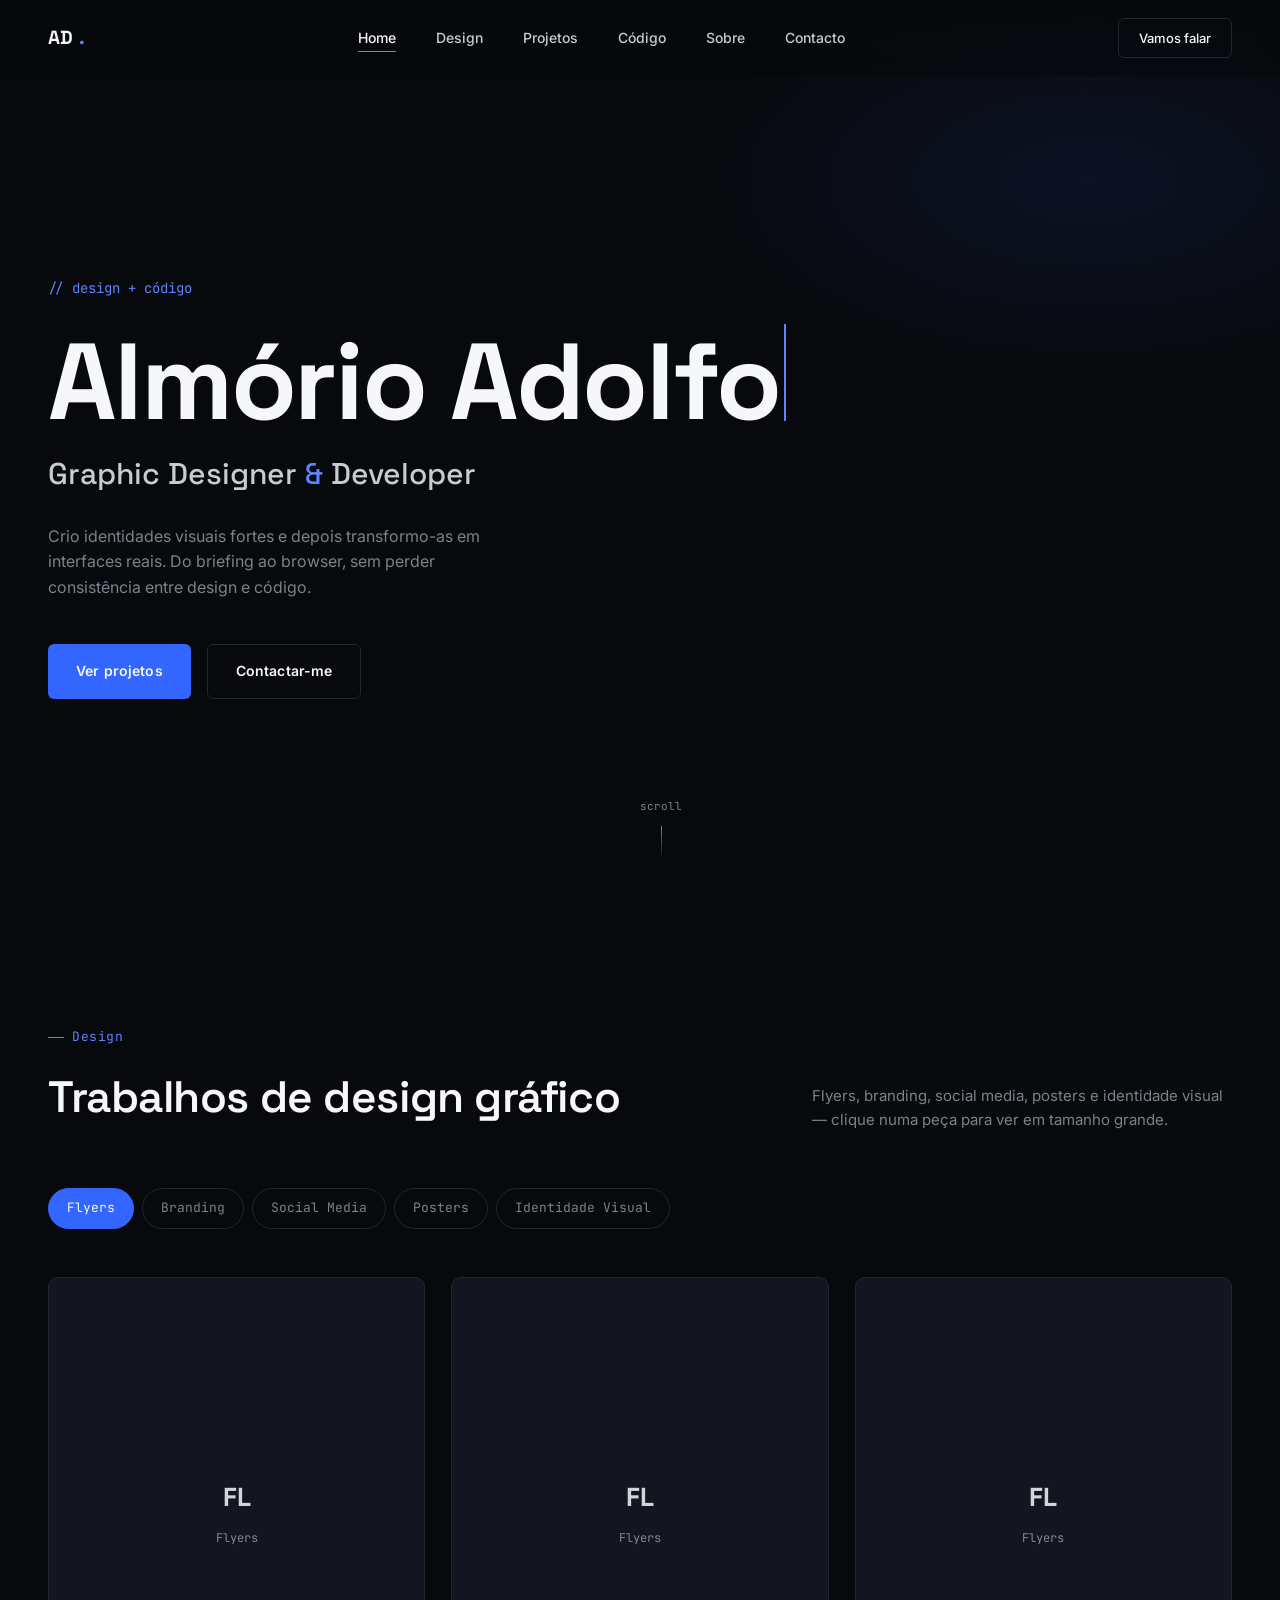
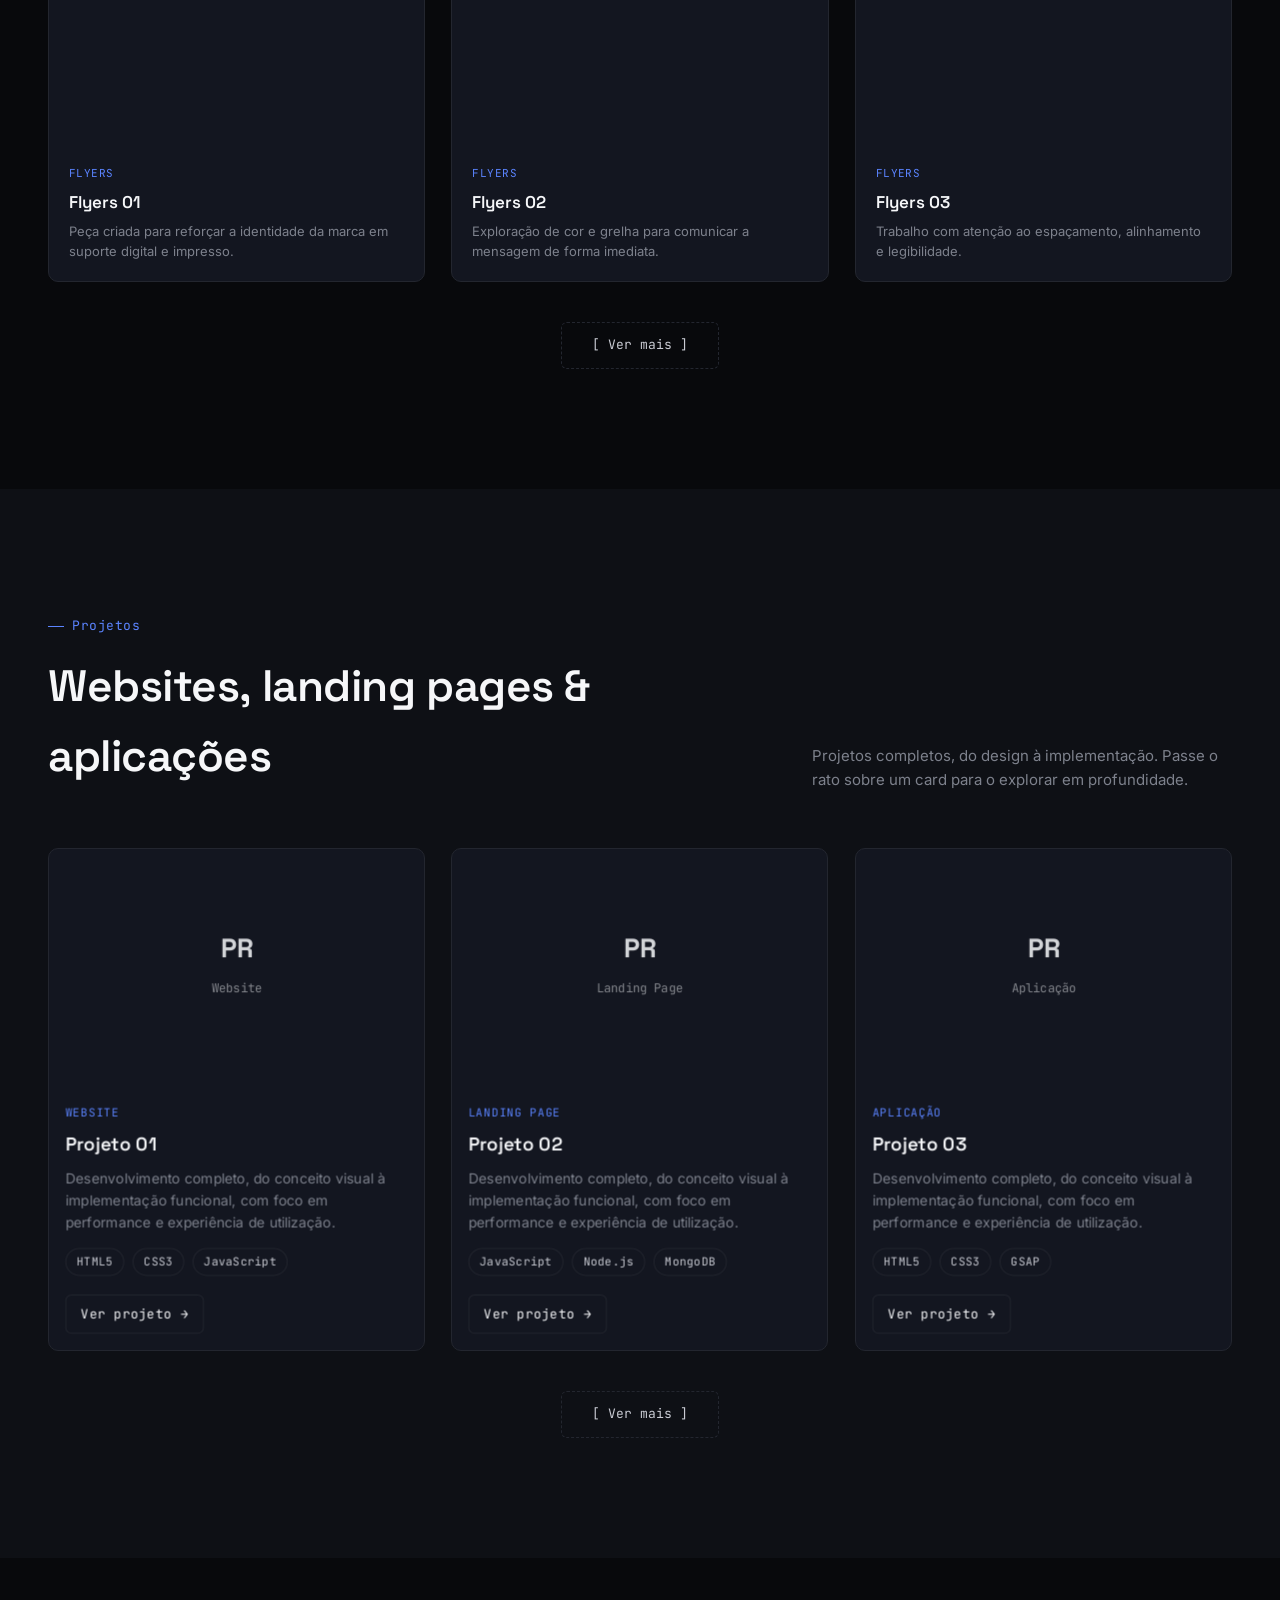
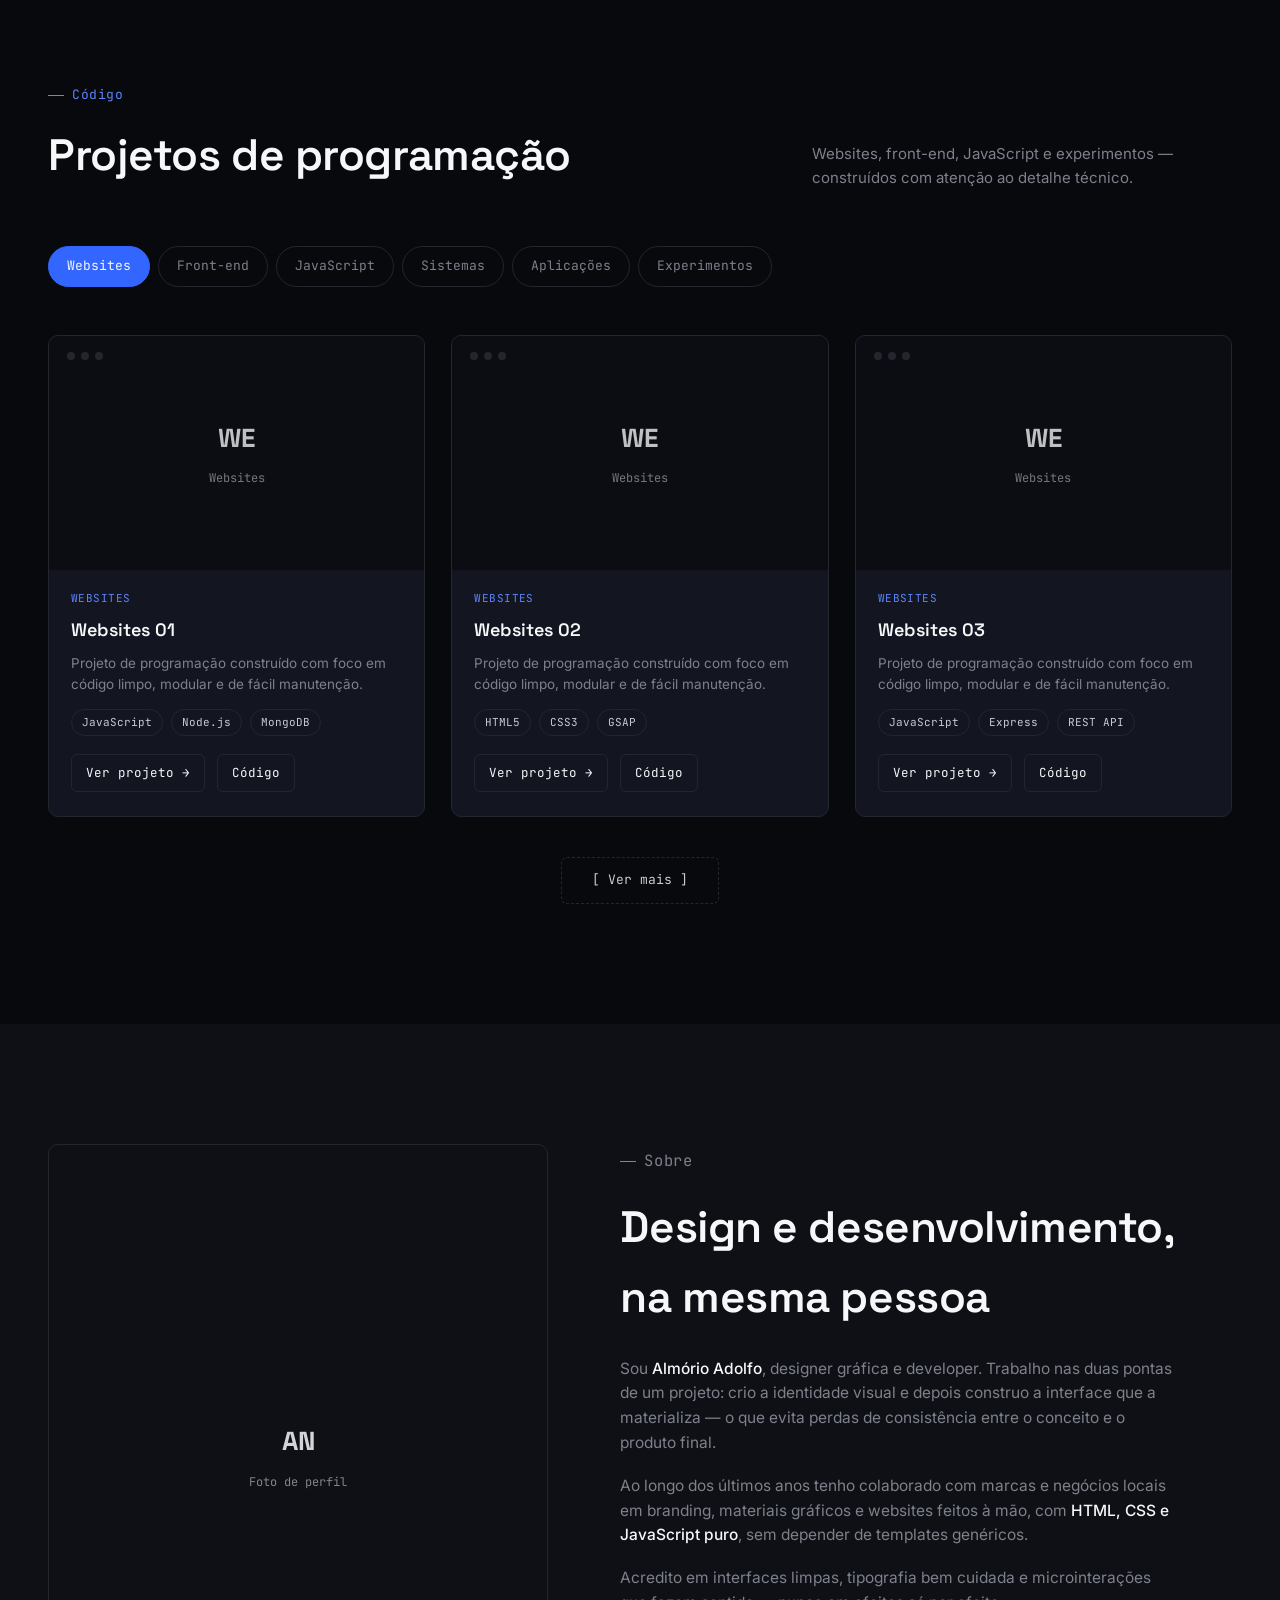
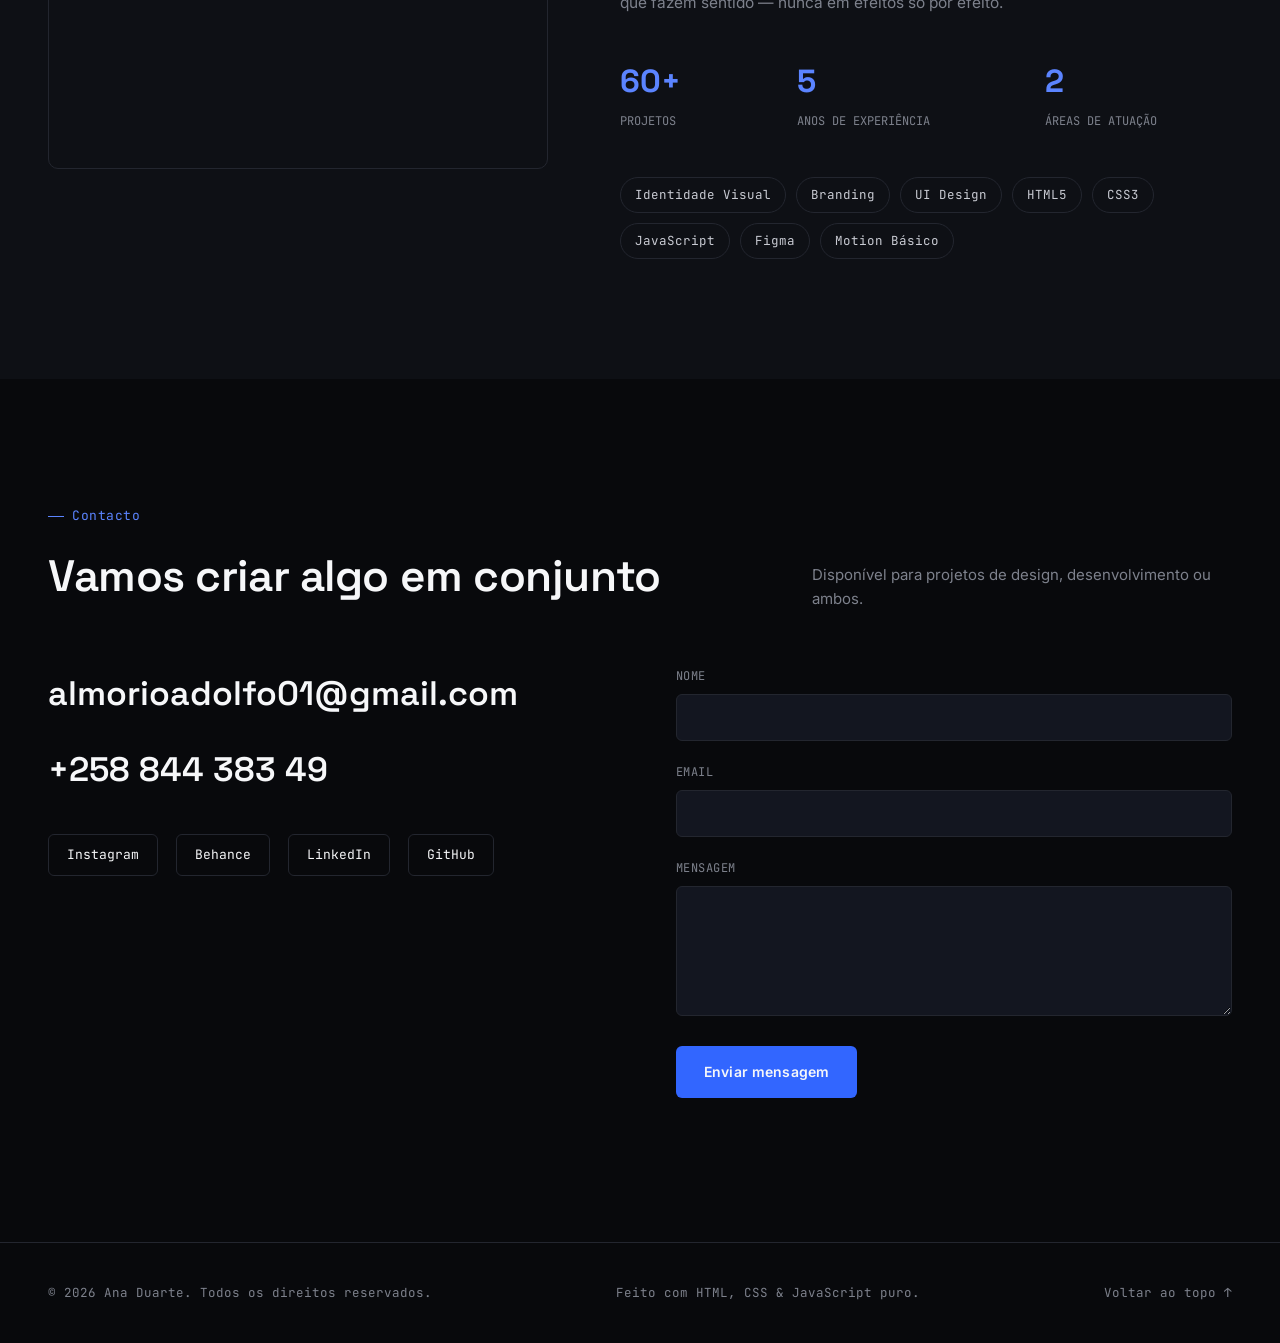
==== index.html @ b64713cf "Ola" ====
<!DOCTYPE html>
<html lang="pt">
<head>
<meta charset="UTF-8">
<meta name="viewport" content="width=device-width, initial-scale=1.0">
<title>Almorio Adolfo — Graphic Designer &amp; Developer</title>
<meta name="description" content="Portfólio de Ana Duarte, Graphic Designer e Developer. Design gráfico, branding e projetos de programação.">

<link rel="stylesheet" href="css/style.css">
<link rel="stylesheet" href="css/animations.css">
<link rel="stylesheet" href="css/responsive.css">
</head>
<body>

<!-- ============ HEADER / NAV ============ -->
<header class="site-header">
  <nav class="nav container">
    <a href="#home" class="logo">AD<span class="dot">.</span></a>

    <ul class="nav-links">
      <li><a href="#home" class="is-active">Home</a></li>
      <li><a href="#design">Design</a></li>
      <li><a href="#projetos">Projetos</a></li>
      <li><a href="#codigo">Código</a></li>
      <li><a href="#sobre">Sobre</a></li>
      <li><a href="#contacto">Contacto</a></li>
    </ul>

    <a href="#contacto" class="nav-cta">Vamos falar</a>

    <button class="hamburger" aria-label="Abrir menu" aria-expanded="false">
      <span></span><span></span><span></span>
    </button>
  </nav>
</header>

<main>

  <!-- ============ HOME / HERO ============ -->
  <section id="home" class="hero">
    <div class="container hero-inner">
      <p class="hero-eyebrow">// design + código</p>
      <h1 class="hero-name">Almório Adolfo<span class="hero-cursor"></span></h1>
      <p class="hero-role">Graphic Designer <span class="accent">&amp;</span> Developer</p>
      <p class="hero-desc">Crio identidades visuais fortes e depois transformo-as em interfaces reais. Do briefing ao browser, sem perder consistência entre design e código.</p>
      <div class="hero-actions">
        <a href="#projetos" class="btn btn-primary">Ver projetos</a>
        <a href="#contacto" class="btn btn-ghost">Contactar-me</a>
      </div>
    </div>
    <div class="hero-scroll">
      <span>scroll</span>
      <span class="line"></span>
    </div>
  </section>

  <!-- ============ DESIGN ============ -->
  <section id="design" class="section">
    <div class="container">
      <div class="section-head">
        <div>
          <p class="eyebrow">Design</p>
          <h2 class="section-title">Trabalhos de design gráfico</h2>
        </div>
        <p class="section-desc">Flyers, branding, social media, posters e identidade visual — clique numa peça para ver em tamanho grande.</p>
      </div>

      <div class="tabs" id="design-tabs"></div>
      <div id="design-grid"></div>
    </div>
  </section>

  <!-- ============ PROJETOS ============ -->
  <section id="projetos" class="section section-alt">
    <div class="container">
      <div class="section-head">
        <div>
          <p class="eyebrow">Projetos</p>
          <h2 class="section-title">Websites, landing pages &amp; aplicações</h2>
        </div>
        <p class="section-desc">Projetos completos, do design à implementação. Passe o rato sobre um card para o explorar em profundidade.</p>
      </div>

      <div id="projects-grid"></div>
    </div>
  </section>

  <!-- ============ CÓDIGO ============ -->
  <section id="codigo" class="section">
    <div class="container">
      <div class="section-head">
        <div>
          <p class="eyebrow">Código</p>
          <h2 class="section-title">Projetos de programação</h2>
        </div>
        <p class="section-desc">Websites, front-end, JavaScript e experimentos — construídos com atenção ao detalhe técnico.</p>
      </div>

      <div class="tabs" id="code-tabs"></div>
      <div id="code-grid"></div>
    </div>
  </section>

  <!-- ============ SOBRE ============ -->
  <section id="sobre" class="section section-alt">
    <div class="container about-grid">
      <div class="about-portrait reveal" id="about-portrait"></div>

      <div class="about-text">
        <p class="eyebrow">Sobre</p>
        <h2 class="section-title" style="margin-bottom:24px;">Design e desenvolvimento, na mesma pessoa</h2>
        <p>Sou <strong>Almório Adolfo</strong>, designer gráfica e developer. Trabalho nas duas pontas de um projeto: crio a identidade visual e depois construo a interface que a materializa — o que evita perdas de consistência entre o conceito e o produto final.</p>
        <p>Ao longo dos últimos anos tenho colaborado com marcas e negócios locais em branding, materiais gráficos e websites feitos à mão, com <strong>HTML, CSS e JavaScript puro</strong>, sem depender de templates genéricos.</p>
        <p>Acredito em interfaces limpas, tipografia bem cuidada e microinterações que fazem sentido — nunca em efeitos só por efeito.</p>

        <div class="stat-row">
          <div class="stat"><b>60+</b><span>PROJETOS</span></div>
          <div class="stat"><b>5</b><span>ANOS DE EXPERIÊNCIA</span></div>
          <div class="stat"><b>2</b><span>ÁREAS DE ATUAÇÃO</span></div>
        </div>

        <ul class="skills-list">
          <li>Identidade Visual</li>
          <li>Branding</li>
          <li>UI Design</li>
          <li>HTML5</li>
          <li>CSS3</li>
          <li>JavaScript</li>
          <li>Figma</li>
          <li>Motion Básico</li>
        </ul>
      </div>
    </div>
  </section>

  <!-- ============ CONTACTO ============ -->
  <section id="contacto" class="section">
    <div class="container">
      <div class="section-head">
        <div>
          <p class="eyebrow">Contacto</p>
          <h2 class="section-title">Vamos criar algo em conjunto</h2>
        </div>
        <p class="section-desc">Disponível para projetos de design, desenvolvimento ou ambos.</p>
      </div>

      <div class="contact-grid">
        <div class="contact-info">
          <a href="mailto:almorioadolfo01@gmail.com" class="big-link">almorioadolfo01@gmail.com</a>
          <a href="tel:+258 844 383 49" class="big-link">+258 844 383 49</a>

          <div class="social-row">
            <a href="#" target="_blank" rel="noopener">Instagram</a>
            <a href="#" target="_blank" rel="noopener">Behance</a>
            <a href="#" target="_blank" rel="noopener">LinkedIn</a>
            <a href="#" target="_blank" rel="noopener">GitHub</a>
          </div>
        </div>

        <form id="contact-form" novalidate>
          <div class="form-field">
            <label for="name">Nome</label>
            <input type="text" id="name" name="name" required>
          </div>
          <div class="form-field">
            <label for="email">Email</label>
            <input type="email" id="email" name="email" required>
          </div>
          <div class="form-field">
            <label for="message">Mensagem</label>
            <textarea id="message" name="message" required></textarea>
          </div>
          <button type="submit" class="btn btn-primary">Enviar mensagem</button>
          <p class="form-status" id="form-status"></p>
        </form>
      </div>
    </div>
  </section>

</main>

<!-- ============ FOOTER ============ -->
<footer class="site-footer">
  <div class="container footer-row">
    <span>© <span id="year"></span> Ana Duarte. Todos os direitos reservados.</span>
    <span>Feito com HTML, CSS &amp; JavaScript puro.</span>
    <a href="#home">Voltar ao topo ↑</a>
  </div>
</footer>

<script src="js/projects.js"></script>
<script src="js/animations.js"></script>
<script src="js/gallery.js"></script>
<script src="js/main.js"></script>
</body>
</html>
---- css/style.css ----
/* ==========================================================================
   PORTFOLIO — STYLE.CSS
   Base tokens, resets, layout and component styles.
   Palette: black / white / blue (accent), gray (secondary only).
   ========================================================================== */

@import url('https://fonts.googleapis.com/css2?family=Space+Grotesk:wght@400;500;600;700&family=Inter:wght@400;500;600&family=JetBrains+Mono:wght@400;500&display=swap');

:root {
  /* --- Color tokens --- */
  --c-black: #08090c;
  --c-black-soft: #0e1015;
  --c-surface: #131620;
  --c-surface-alt: #171a24;
  --c-white: #f6f7f9;
  --c-white-dim: #c9cbd3;
  --c-gray: #7d818c;
  --c-gray-line: #23262f;
  --c-blue: #3266ff;
  --c-blue-bright: #5b84ff;
  --c-blue-dim: #16234f;

  /* --- Type tokens --- */
  --f-display: 'Space Grotesk', sans-serif;
  --f-body: 'Inter', sans-serif;
  --f-mono: 'JetBrains Mono', monospace;

  /* --- Spacing / layout --- */
  --max-w: 1240px;
  --gutter: 32px;
  --radius: 10px;
  --radius-sm: 6px;

  /* --- Motion --- */
  --ease: cubic-bezier(.22, .61, .36, 1);
  --dur-fast: .18s;
  --dur-med: .4s;
  --dur-slow: .7s;
}

/* --- Reset --- */
* { margin: 0; padding: 0; box-sizing: border-box; }

html { scroll-behavior: smooth; }

body {
  background: var(--c-black);
  color: var(--c-white);
  font-family: var(--f-body);
  font-size: 16px;
  line-height: 1.6;
  -webkit-font-smoothing: antialiased;
  overflow-x: hidden;
}

img { display: block; max-width: 100%; }
a { color: inherit; text-decoration: none; }
button { font: inherit; color: inherit; background: none; border: none; cursor: pointer; }
ul { list-style: none; }

::selection { background: var(--c-blue); color: var(--c-white); }

:focus-visible {
  outline: 2px solid var(--c-blue-bright);
  outline-offset: 3px;
}

.container {
  max-width: var(--max-w);
  margin: 0 auto;
  padding: 0 var(--gutter);
}

.section {
  padding: 120px 0;
  position: relative;
}

.section-alt { background: var(--c-black-soft); }

/* --- Section heading --- */
.section-head {
  display: flex;
  align-items: flex-end;
  justify-content: space-between;
  gap: 24px;
  margin-bottom: 56px;
  flex-wrap: wrap;
}

.eyebrow {
  display: inline-flex;
  align-items: center;
  gap: 8px;
  font-family: var(--f-mono);
  font-size: 13px;
  letter-spacing: .04em;
  color: var(--c-blue-bright);
  margin-bottom: 14px;
}

.eyebrow::before {
  content: '';
  width: 16px;
  height: 1px;
  background: var(--c-blue-bright);
}

.section-title {
  font-family: var(--f-display);
  font-weight: 600;
  font-size: clamp(28px, 3.6vw, 44px);
  letter-spacing: -.01em;
  max-width: 640px;
}

.section-desc {
  font-size: 15px;
  color: var(--c-gray);
  max-width: 420px;
}

/* ==========================================================================
   HEADER / NAV
   ========================================================================== */

.site-header {
  position: fixed;
  top: 0; left: 0; right: 0;
  z-index: 500;
  background: rgba(8, 9, 12, .72);
  backdrop-filter: blur(14px) saturate(140%);
  -webkit-backdrop-filter: blur(14px) saturate(140%);
  border-bottom: 1px solid transparent;
  transition: border-color var(--dur-med) var(--ease), background var(--dur-med) var(--ease);
}

.site-header.is-scrolled {
  border-bottom-color: var(--c-gray-line);
}

.nav {
  display: flex;
  align-items: center;
  justify-content: space-between;
  height: 76px;
}

.logo {
  font-family: var(--f-display);
  font-weight: 700;
  font-size: 19px;
  letter-spacing: -.01em;
  display: flex;
  align-items: center;
  gap: 6px;
}

.logo .dot { color: var(--c-blue-bright); }

.nav-links {
  display: flex;
  align-items: center;
  gap: 40px;
}

.nav-links a {
  position: relative;
  font-size: 14px;
  font-weight: 500;
  color: var(--c-white-dim);
  padding: 4px 0;
  transition: color var(--dur-fast) var(--ease);
}

.nav-links a::after {
  content: '';
  position: absolute;
  left: 0; bottom: -2px;
  width: 0; height: 1px;
  background: var(--c-blue-bright);
  transition: width var(--dur-med) var(--ease);
}

.nav-links a:hover,
.nav-links a.is-active { color: var(--c-white); }
.nav-links a:hover::after,
.nav-links a.is-active::after { width: 100%; }

.nav-cta {
  border: 1px solid var(--c-gray-line);
  padding: 9px 20px;
  border-radius: var(--radius-sm);
  font-size: 13px;
  font-weight: 500;
  transition: border-color var(--dur-fast) var(--ease), background var(--dur-fast) var(--ease);
}

.nav-cta:hover {
  border-color: var(--c-blue-bright);
  background: var(--c-blue-dim);
}

.hamburger {
  display: none;
  flex-direction: column;
  gap: 5px;
  width: 26px;
  z-index: 600;
}

.hamburger span {
  height: 2px;
  width: 100%;
  background: var(--c-white);
  transition: transform var(--dur-med) var(--ease), opacity var(--dur-fast) var(--ease);
}

.hamburger.is-open span:nth-child(1) { transform: translateY(7px) rotate(45deg); }
.hamburger.is-open span:nth-child(2) { opacity: 0; }
.hamburger.is-open span:nth-child(3) { transform: translateY(-7px) rotate(-45deg); }

/* ==========================================================================
   HERO
   ========================================================================== */

.hero {
  min-height: 100vh;
  display: flex;
  align-items: center;
  position: relative;
  padding-top: 76px;
  background:
    radial-gradient(600px 300px at 85% 20%, rgba(50, 102, 255, .10), transparent 70%);
}

.hero-inner { width: 100%; }

.hero-eyebrow {
  font-family: var(--f-mono);
  font-size: 14px;
  color: var(--c-blue-bright);
  margin-bottom: 24px;
  opacity: 0;
}

.hero-name {
  font-family: var(--f-display);
  font-weight: 700;
  font-size: clamp(48px, 9vw, 108px);
  line-height: .98;
  letter-spacing: -.02em;
  opacity: 0;
}

.hero-role {
  font-family: var(--f-display);
  font-weight: 500;
  font-size: clamp(20px, 2.6vw, 30px);
  color: var(--c-white-dim);
  margin-top: 14px;
  opacity: 0;
}

.hero-role .accent { color: var(--c-blue-bright); }

.hero-desc {
  max-width: 480px;
  color: var(--c-gray);
  margin-top: 26px;
  font-size: 16px;
  opacity: 0;
}

.hero-actions {
  display: flex;
  gap: 16px;
  margin-top: 44px;
  flex-wrap: wrap;
  opacity: 0;
}

.btn {
  display: inline-flex;
  align-items: center;
  gap: 10px;
  padding: 15px 28px;
  border-radius: var(--radius-sm);
  font-size: 14px;
  font-weight: 600;
  letter-spacing: .01em;
  transition: transform var(--dur-fast) var(--ease), background var(--dur-fast) var(--ease), border-color var(--dur-fast) var(--ease), color var(--dur-fast) var(--ease);
}

.btn-primary {
  background: var(--c-blue);
  color: var(--c-white);
}
.btn-primary:hover { background: var(--c-blue-bright); transform: translateY(-2px); }

.btn-ghost {
  border: 1px solid var(--c-gray-line);
  color: var(--c-white);
}
.btn-ghost:hover {
  border-color: var(--c-blue-bright);
  color: var(--c-blue-bright);
  transform: translateY(-2px);
}

.hero-cursor {
  display: inline-block;
  width: 2px;
  height: .9em;
  background: var(--c-blue-bright);
  margin-left: 4px;
  vertical-align: -2px;
  animation: blink 1s steps(1) infinite;
}

.hero-scroll {
  position: absolute;
  bottom: 40px;
  left: 50%;
  transform: translateX(-50%);
  font-family: var(--f-mono);
  font-size: 11px;
  color: var(--c-gray);
  display: flex;
  flex-direction: column;
  align-items: center;
  gap: 10px;
  opacity: 0;
}

.hero-scroll .line {
  width: 1px;
  height: 34px;
  background: linear-gradient(var(--c-gray), transparent);
}

/* ==========================================================================
   TABS (Design categories / Code categories)
   ========================================================================== */

.tabs {
  display: flex;
  gap: 8px;
  flex-wrap: wrap;
  margin-bottom: 48px;
}

.tab {
  font-family: var(--f-mono);
  font-size: 13px;
  padding: 9px 18px;
  border-radius: 999px;
  border: 1px solid var(--c-gray-line);
  color: var(--c-gray);
  transition: all var(--dur-fast) var(--ease);
}

.tab:hover { color: var(--c-white); border-color: var(--c-white-dim); }

.tab.is-active {
  background: var(--c-blue);
  border-color: var(--c-blue);
  color: var(--c-white);
}

/* ==========================================================================
   CARD GRID + "VER MAIS" BLOCKS
   ========================================================================== */

.block { margin-bottom: 12px; }

.card-grid {
  display: grid;
  grid-template-columns: repeat(3, 1fr);
  gap: 26px;
}

.load-more-wrap {
  display: flex;
  justify-content: center;
  margin: 40px 0 64px;
}

.load-more-wrap:last-of-type { margin-bottom: 0; }

.btn-more {
  font-family: var(--f-mono);
  font-size: 13px;
  color: var(--c-white-dim);
  border: 1px dashed var(--c-gray-line);
  padding: 12px 30px;
  border-radius: var(--radius-sm);
  transition: all var(--dur-fast) var(--ease);
}

.btn-more:hover {
  border-color: var(--c-blue-bright);
  border-style: solid;
  color: var(--c-blue-bright);
}

.btn-more:disabled {
  opacity: .35;
  cursor: default;
}

/* --- Flyer / design card --- */

.flyer-card {
  position: relative;
  border-radius: var(--radius);
  overflow: hidden;
  border: 1px solid var(--c-gray-line);
  background: var(--c-surface);
  cursor: pointer;
  transition: transform var(--dur-med) var(--ease), box-shadow var(--dur-med) var(--ease), border-color var(--dur-med) var(--ease);
}

.flyer-card:hover {
  transform: translateY(-6px);
  border-color: var(--c-blue);
  box-shadow: 0 24px 48px -20px rgba(50, 102, 255, .35);
}

.flyer-media {
  aspect-ratio: 4 / 5;
  overflow: hidden;
  position: relative;
}

.flyer-media img,
.placeholder-img {
  width: 100%;
  height: 100%;
  object-fit: cover;
  transition: transform var(--dur-slow) var(--ease);
}

.flyer-card:hover .flyer-media img,
.flyer-card:hover .placeholder-img { transform: scale(1.07); }

.placeholder-img {
  display: flex;
  align-items: center;
  justify-content: center;
  flex-direction: column;
  gap: 10px;
  color: rgba(246, 247, 249, .5);
  font-family: var(--f-mono);
  font-size: 12px;
  text-align: center;
  padding: 20px;
}

.placeholder-img span.mark {
  font-family: var(--f-display);
  font-size: 26px;
  font-weight: 700;
  color: rgba(246, 247, 249, .85);
}

.flyer-media::after {
  content: '';
  position: absolute; inset: 0;
  background: linear-gradient(180deg, transparent 55%, rgba(0,0,0,.55) 100%);
  opacity: 0;
  transition: opacity var(--dur-med) var(--ease);
}

.flyer-card:hover .flyer-media::after { opacity: 1; }

.flyer-info {
  padding: 18px 20px 20px;
}

.flyer-cat {
  font-family: var(--f-mono);
  font-size: 11px;
  color: var(--c-blue-bright);
  letter-spacing: .04em;
  text-transform: uppercase;
}

.flyer-title {
  font-family: var(--f-display);
  font-weight: 600;
  font-size: 17px;
  margin-top: 6px;
}

.flyer-summary {
  font-size: 13px;
  color: var(--c-gray);
  margin-top: 6px;
  line-height: 1.5;
}

/* --- Project card (3D tilt) --- */

.project-card {
  position: relative;
  border-radius: var(--radius);
  border: 1px solid var(--c-gray-line);
  background: var(--c-surface);
  overflow: hidden;
  transform-style: preserve-3d;
  perspective: 900px;
  transition: box-shadow var(--dur-med) var(--ease), border-color var(--dur-med) var(--ease);
  will-change: transform;
}

.project-card:hover {
  border-color: var(--c-blue);
  box-shadow: 0 30px 60px -24px rgba(50, 102, 255, .4);
}

.project-media {
  aspect-ratio: 16 / 10;
  overflow: hidden;
  position: relative;
  transform: translateZ(20px);
}

.project-media img,
.project-media .placeholder-img { transition: transform var(--dur-med) var(--ease); }

.project-card:hover .project-media img,
.project-card:hover .project-media .placeholder-img { transform: scale(1.05); }

.project-body { padding: 20px 22px 24px; transform: translateZ(30px); }

.project-cat {
  font-family: var(--f-mono);
  font-size: 11px;
  color: var(--c-blue-bright);
  text-transform: uppercase;
  letter-spacing: .04em;
}

.project-title {
  font-family: var(--f-display);
  font-weight: 600;
  font-size: 18px;
  margin-top: 8px;
}

.project-desc {
  font-size: 13.5px;
  color: var(--c-gray);
  margin-top: 8px;
  line-height: 1.55;
}

.project-tech {
  display: flex;
  flex-wrap: wrap;
  gap: 8px;
  margin-top: 14px;
}

.tech-tag {
  font-family: var(--f-mono);
  font-size: 11px;
  color: var(--c-white-dim);
  border: 1px solid var(--c-gray-line);
  padding: 4px 10px;
  border-radius: 999px;
}

.project-actions {
  display: flex;
  gap: 12px;
  margin-top: 18px;
}

.project-actions a {
  font-family: var(--f-mono);
  font-size: 12.5px;
  color: var(--c-white);
  display: inline-flex;
  align-items: center;
  gap: 6px;
  padding: 8px 14px;
  border-radius: var(--radius-sm);
  border: 1px solid var(--c-gray-line);
  transition: all var(--dur-fast) var(--ease);
}

.project-actions a:hover {
  border-color: var(--c-blue-bright);
  color: var(--c-blue-bright);
}

/* --- Code card (terminal effect) --- */

.code-card {
  border-radius: var(--radius);
  border: 1px solid var(--c-gray-line);
  background: var(--c-surface);
  overflow: hidden;
  transition: border-color var(--dur-med) var(--ease), box-shadow var(--dur-med) var(--ease), transform var(--dur-med) var(--ease);
  position: relative;
}

.code-card:hover {
  border-color: var(--c-blue);
  transform: translateY(-4px);
  box-shadow: 0 24px 48px -22px rgba(50, 102, 255, .35);
}

.code-terminal {
  aspect-ratio: 16 / 10;
  background: #0b0d12;
  position: relative;
  overflow: hidden;
  font-family: var(--f-mono);
  padding: 16px 18px;
}

.code-terminal .term-dots {
  display: flex;
  gap: 6px;
  margin-bottom: 12px;
}
.code-terminal .term-dots span {
  width: 8px; height: 8px; border-radius: 50%;
  background: var(--c-gray-line);
}

.code-preview-visual {
  position: absolute;
  inset: 0;
  display: flex;
  align-items: center;
  justify-content: center;
  opacity: .9;
}

.term-lines {
  position: relative;
  z-index: 2;
  font-size: 12px;
  line-height: 1.9;
  color: var(--c-gray);
  opacity: 0;
  transform: translateY(6px);
  transition: opacity var(--dur-med) var(--ease), transform var(--dur-med) var(--ease);
}

.code-card:hover .term-lines { opacity: 1; transform: translateY(0); }

.term-lines .k { color: var(--c-blue-bright); }
.term-lines .s { color: var(--c-white-dim); }
.term-lines .c { color: var(--c-gray); }

.term-caret {
  display: inline-block;
  width: 6px; height: 12px;
  background: var(--c-blue-bright);
  animation: blink 1s steps(1) infinite;
  vertical-align: -2px;
}

.code-body { padding: 20px 22px 24px; }

/* ==========================================================================
   LIGHTBOX MODAL (flyers)
   ========================================================================== */

.lightbox {
  position: fixed;
  inset: 0;
  z-index: 900;
  display: flex;
  align-items: center;
  justify-content: center;
  background: rgba(6, 7, 10, .92);
  backdrop-filter: blur(6px);
  opacity: 0;
  visibility: hidden;
  transition: opacity var(--dur-med) var(--ease), visibility var(--dur-med) var(--ease);
}

.lightbox.is-open { opacity: 1; visibility: visible; }

.lightbox-stage {
  max-width: min(880px, 88vw);
  max-height: 82vh;
  transform: scale(.92);
  transition: transform var(--dur-med) var(--ease);
}

.lightbox.is-open .lightbox-stage { transform: scale(1); }

.lightbox-media {
  width: 100%;
  aspect-ratio: 4/5;
  max-height: 82vh;
  border-radius: var(--radius);
  overflow: hidden;
  border: 1px solid var(--c-gray-line);
}

.lightbox-media img,
.lightbox-media .placeholder-img { width: 100%; height: 100%; }

.lightbox-caption {
  display: flex;
  justify-content: space-between;
  align-items: baseline;
  margin-top: 16px;
  gap: 20px;
}

.lightbox-caption h3 {
  font-family: var(--f-display);
  font-weight: 600;
  font-size: 18px;
}

.lightbox-caption span {
  font-family: var(--f-mono);
  font-size: 12px;
  color: var(--c-blue-bright);
}

.lightbox-close,
.lightbox-prev,
.lightbox-next {
  position: fixed;
  width: 46px;
  height: 46px;
  border-radius: 50%;
  border: 1px solid var(--c-gray-line);
  background: rgba(19, 22, 32, .8);
  display: flex;
  align-items: center;
  justify-content: center;
  transition: all var(--dur-fast) var(--ease);
}

.lightbox-close:hover,
.lightbox-prev:hover,
.lightbox-next:hover { border-color: var(--c-blue-bright); color: var(--c-blue-bright); }

.lightbox-close { top: 30px; right: 30px; }
.lightbox-prev { left: 30px; top: 50%; transform: translateY(-50%); }
.lightbox-next { right: 30px; top: 50%; transform: translateY(-50%); }

/* ==========================================================================
   ABOUT
   ========================================================================== */

.about-grid {
  display: grid;
  grid-template-columns: .9fr 1.1fr;
  gap: 72px;
  align-items: start;
}

.about-portrait {
  aspect-ratio: 4/5;
  border-radius: var(--radius);
  border: 1px solid var(--c-gray-line);
  overflow: hidden;
}

.about-text p {
  color: var(--c-gray);
  margin-bottom: 18px;
  font-size: 15.5px;
  max-width: 560px;
}

.about-text p strong { color: var(--c-white); font-weight: 500; }

.stat-row {
  display: grid;
  grid-template-columns: repeat(3, auto);
  gap: 40px;
  margin-top: 40px;
}

.stat b {
  display: block;
  font-family: var(--f-display);
  font-size: 32px;
  font-weight: 700;
  color: var(--c-blue-bright);
}

.stat span {
  font-family: var(--f-mono);
  font-size: 12px;
  color: var(--c-gray);
}

.skills-list {
  margin-top: 44px;
  display: flex;
  flex-wrap: wrap;
  gap: 10px;
}

.skills-list li {
  font-family: var(--f-mono);
  font-size: 12.5px;
  border: 1px solid var(--c-gray-line);
  padding: 7px 14px;
  border-radius: 999px;
  color: var(--c-white-dim);
}

/* ==========================================================================
   CONTACT
   ========================================================================== */

.contact-grid {
  display: grid;
  grid-template-columns: 1fr 1fr;
  gap: 72px;
}

.contact-info .big-link {
  display: block;
  font-family: var(--f-display);
  font-size: clamp(24px, 3vw, 34px);
  font-weight: 600;
  margin-bottom: 22px;
  transition: color var(--dur-fast) var(--ease);
}

.contact-info .big-link:hover { color: var(--c-blue-bright); }

.social-row {
  display: flex;
  gap: 18px;
  margin-top: 36px;
}

.social-row a {
  font-family: var(--f-mono);
  font-size: 13px;
  border: 1px solid var(--c-gray-line);
  padding: 10px 18px;
  border-radius: var(--radius-sm);
  transition: all var(--dur-fast) var(--ease);
}

.social-row a:hover { border-color: var(--c-blue-bright); color: var(--c-blue-bright); }

.form-field { margin-bottom: 22px; }

.form-field label {
  display: block;
  font-family: var(--f-mono);
  font-size: 12px;
  color: var(--c-gray);
  margin-bottom: 8px;
  text-transform: uppercase;
  letter-spacing: .04em;
}

.form-field input,
.form-field textarea {
  width: 100%;
  background: var(--c-surface);
  border: 1px solid var(--c-gray-line);
  border-radius: var(--radius-sm);
  padding: 14px 16px;
  color: var(--c-white);
  font-family: var(--f-body);
  font-size: 14px;
  transition: border-color var(--dur-fast) var(--ease);
}

.form-field textarea { min-height: 130px; resize: vertical; }

.form-field input:focus,
.form-field textarea:focus {
  outline: none;
  border-color: var(--c-blue-bright);
}

.form-status {
  font-family: var(--f-mono);
  font-size: 13px;
  color: var(--c-blue-bright);
  margin-top: 6px;
  min-height: 18px;
}

/* ==========================================================================
   FOOTER
   ========================================================================== */

.site-footer {
  border-top: 1px solid var(--c-gray-line);
  padding: 40px 0;
}

.footer-row {
  display: flex;
  justify-content: space-between;
  align-items: center;
  flex-wrap: wrap;
  gap: 16px;
  font-family: var(--f-mono);
  font-size: 12.5px;
  color: var(--c-gray);
}

.footer-row a { color: var(--c-gray); transition: color var(--dur-fast) var(--ease); }
.footer-row a:hover { color: var(--c-blue-bright); }

/* ==========================================================================
   UTILITIES
   ========================================================================== */

.reveal {
  opacity: 0;
  transform: translateY(28px);
  transition: opacity .8s var(--ease), transform .8s var(--ease);
}
.reveal.is-visible { opacity: 1; transform: translateY(0); }

@keyframes blink {
  0%, 49% { opacity: 1; }
  50%, 100% { opacity: 0; }
}
---- css/animations.css ----
/* ==========================================================================
   ANIMATIONS.CSS
   Keyframes + entrance sequences. Kept deliberately minimal —
   motion supports content, it doesn't perform for its own sake.
   ========================================================================== */

/* --- Hero load-in sequence (driven by .is-loaded on <body>) --- */

body.is-loaded .hero-eyebrow,
body.is-loaded .hero-name,
body.is-loaded .hero-role,
body.is-loaded .hero-desc,
body.is-loaded .hero-actions,
body.is-loaded .hero-scroll {
  animation: rise .9s var(--ease) forwards;
}

body.is-loaded .hero-eyebrow { animation-delay: .05s; }
body.is-loaded .hero-name    { animation-delay: .15s; }
body.is-loaded .hero-role    { animation-delay: .32s; }
body.is-loaded .hero-desc    { animation-delay: .46s; }
body.is-loaded .hero-actions { animation-delay: .58s; }
body.is-loaded .hero-scroll  { animation-delay: .8s; }

@keyframes rise {
  from { opacity: 0; transform: translateY(18px); }
  to   { opacity: 1; transform: translateY(0); }
}

@keyframes fadeIn {
  from { opacity: 0; }
  to   { opacity: 1; }
}

@keyframes scrollHint {
  0%, 100% { transform: translateY(0); opacity: .6; }
  50% { transform: translateY(6px); opacity: 1; }
}

.hero-scroll .line { animation: scrollHint 2.2s ease-in-out infinite; }

/* --- Mobile nav panel --- */

.nav-links {
  transition: none;
}

@media (max-width: 860px) {
  .nav-links {
    position: fixed;
    inset: 0;
    z-index: 550;
    background: var(--c-black-soft);
    flex-direction: column;
    justify-content: center;
    align-items: center;
    gap: 34px;
    transform: translateX(100%);
    transition: transform var(--dur-med) var(--ease);
  }

  .nav-links.is-open { transform: translateX(0); }

  .nav-links a { font-size: 22px; font-family: var(--f-display); font-weight: 500; }

  .hamburger { display: flex; }
}

/* --- Reduced motion respect --- */

@media (prefers-reduced-motion: reduce) {
  html { scroll-behavior: auto; }
  *, *::before, *::after {
    animation-duration: .001ms !important;
    animation-iteration-count: 1 !important;
    transition-duration: .001ms !important;
  }
}

/* --- Card entrance stagger applied via JS (IntersectionObserver adds .is-visible) --- */

.card-grid .reveal:nth-child(1) { transition-delay: .02s; }
.card-grid .reveal:nth-child(2) { transition-delay: .08s; }
.card-grid .reveal:nth-child(3) { transition-delay: .14s; }

/* --- Terminal caret already handled by .blink keyframe in style.css --- */

/* --- Fade utility for JS-toggled elements (modal, mobile menu backdrop) --- */

.fade-in { animation: fadeIn var(--dur-med) var(--ease) forwards; }
---- css/responsive.css ----
/* ==========================================================================
   RESPONSIVE.CSS
   Desktop: 3 cards/row · Tablet: 2 cards/row · Mobile: 1 card/row
   ========================================================================== */

/* --- Large desktop tighten --- */
@media (max-width: 1280px) {
  :root { --gutter: 28px; }
}

/* --- Tablet --- */
@media (max-width: 1024px) {
  .section { padding: 90px 0; }

  .card-grid { grid-template-columns: repeat(2, 1fr); gap: 22px; }

  .about-grid { grid-template-columns: 1fr; gap: 44px; }
  .about-portrait { max-width: 380px; }

  .contact-grid { grid-template-columns: 1fr; gap: 56px; }

  .nav-links { display: none; }
  .nav-cta { display: none; }
  .hamburger { display: flex; }
}

@media (min-width: 861px) {
  .nav-links { display: flex !important; transform: none !important; position: static; background: none; }
}

/* --- Mobile --- */
@media (max-width: 640px) {
  :root { --gutter: 20px; }

  .section { padding: 70px 0; }
  .section-head { margin-bottom: 36px; }

  .hero { min-height: 92vh; }
  .hero-actions { flex-direction: column; align-items: stretch; }
  .hero-actions .btn { justify-content: center; }

  .card-grid { grid-template-columns: 1fr; gap: 20px; }

  .tabs { gap: 6px; }
  .tab { padding: 8px 14px; font-size: 12px; }

  .stat-row { grid-template-columns: repeat(3, auto); gap: 22px; }
  .stat b { font-size: 24px; }

  .lightbox-stage { max-width: 94vw; }
  .lightbox-prev, .lightbox-next { width: 38px; height: 38px; }
  .lightbox-prev { left: 12px; }
  .lightbox-next { right: 12px; }
  .lightbox-close { top: 16px; right: 16px; }

  .footer-row { flex-direction: column; text-align: center; }
}

/* --- Disable / reduce 3D tilt & heavy hover on touch devices --- */
@media (hover: none) and (pointer: coarse) {
  .project-card { transform: none !important; }
  .project-media, .project-body { transform: none !important; }
  .flyer-card:hover,
  .project-card:hover,
  .code-card:hover { transform: none; }
}
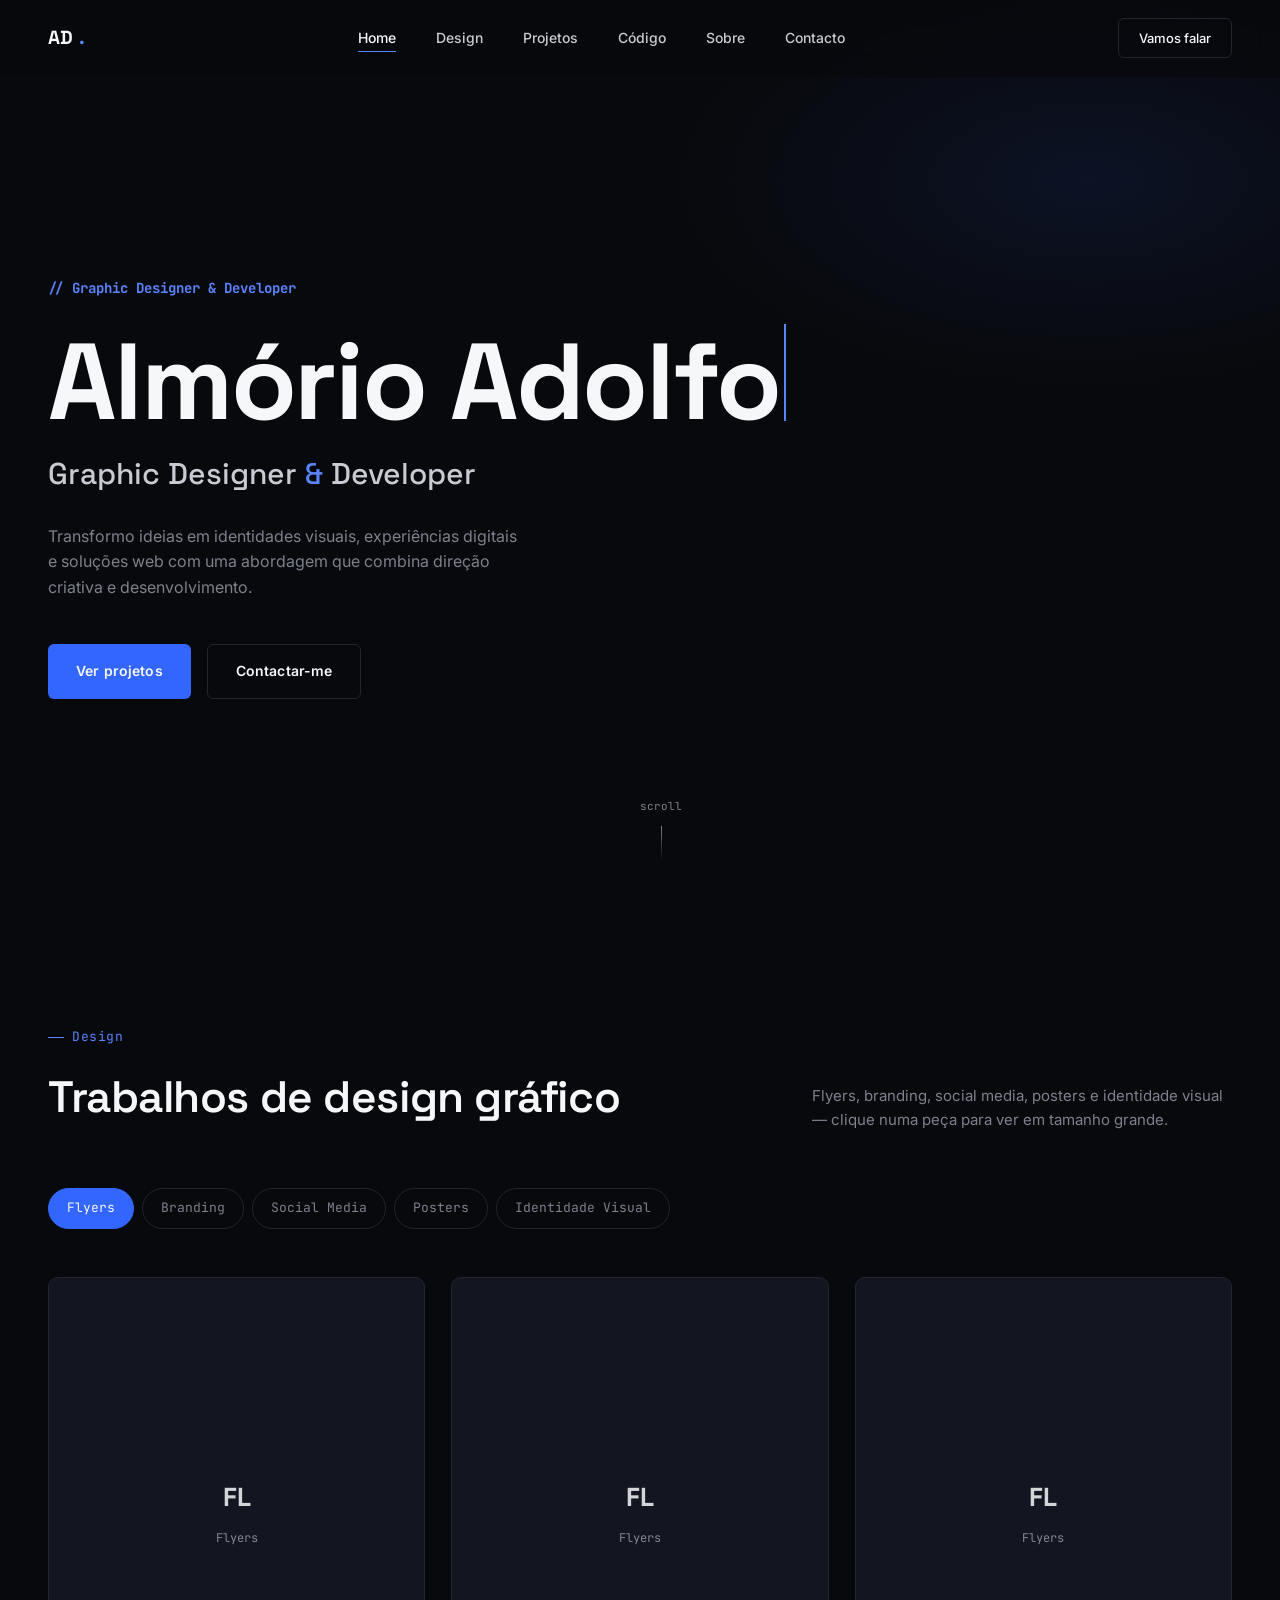
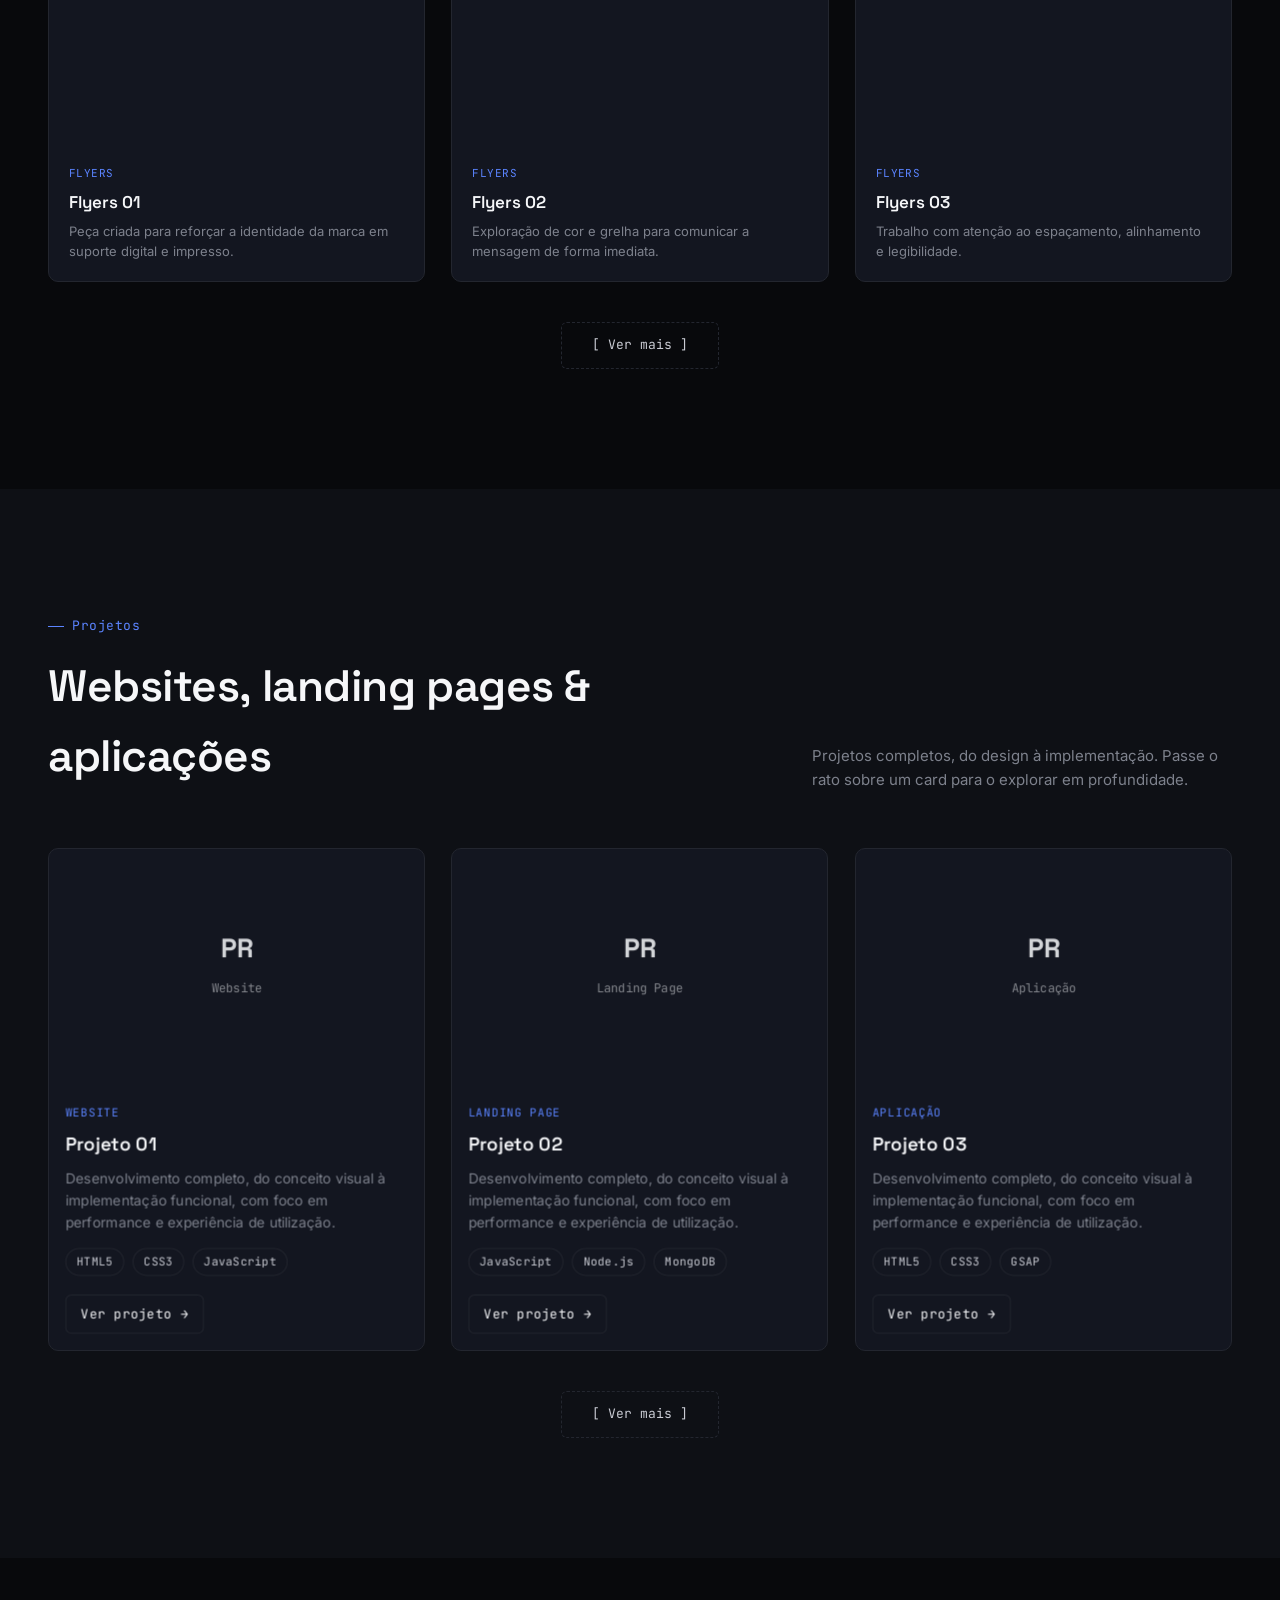
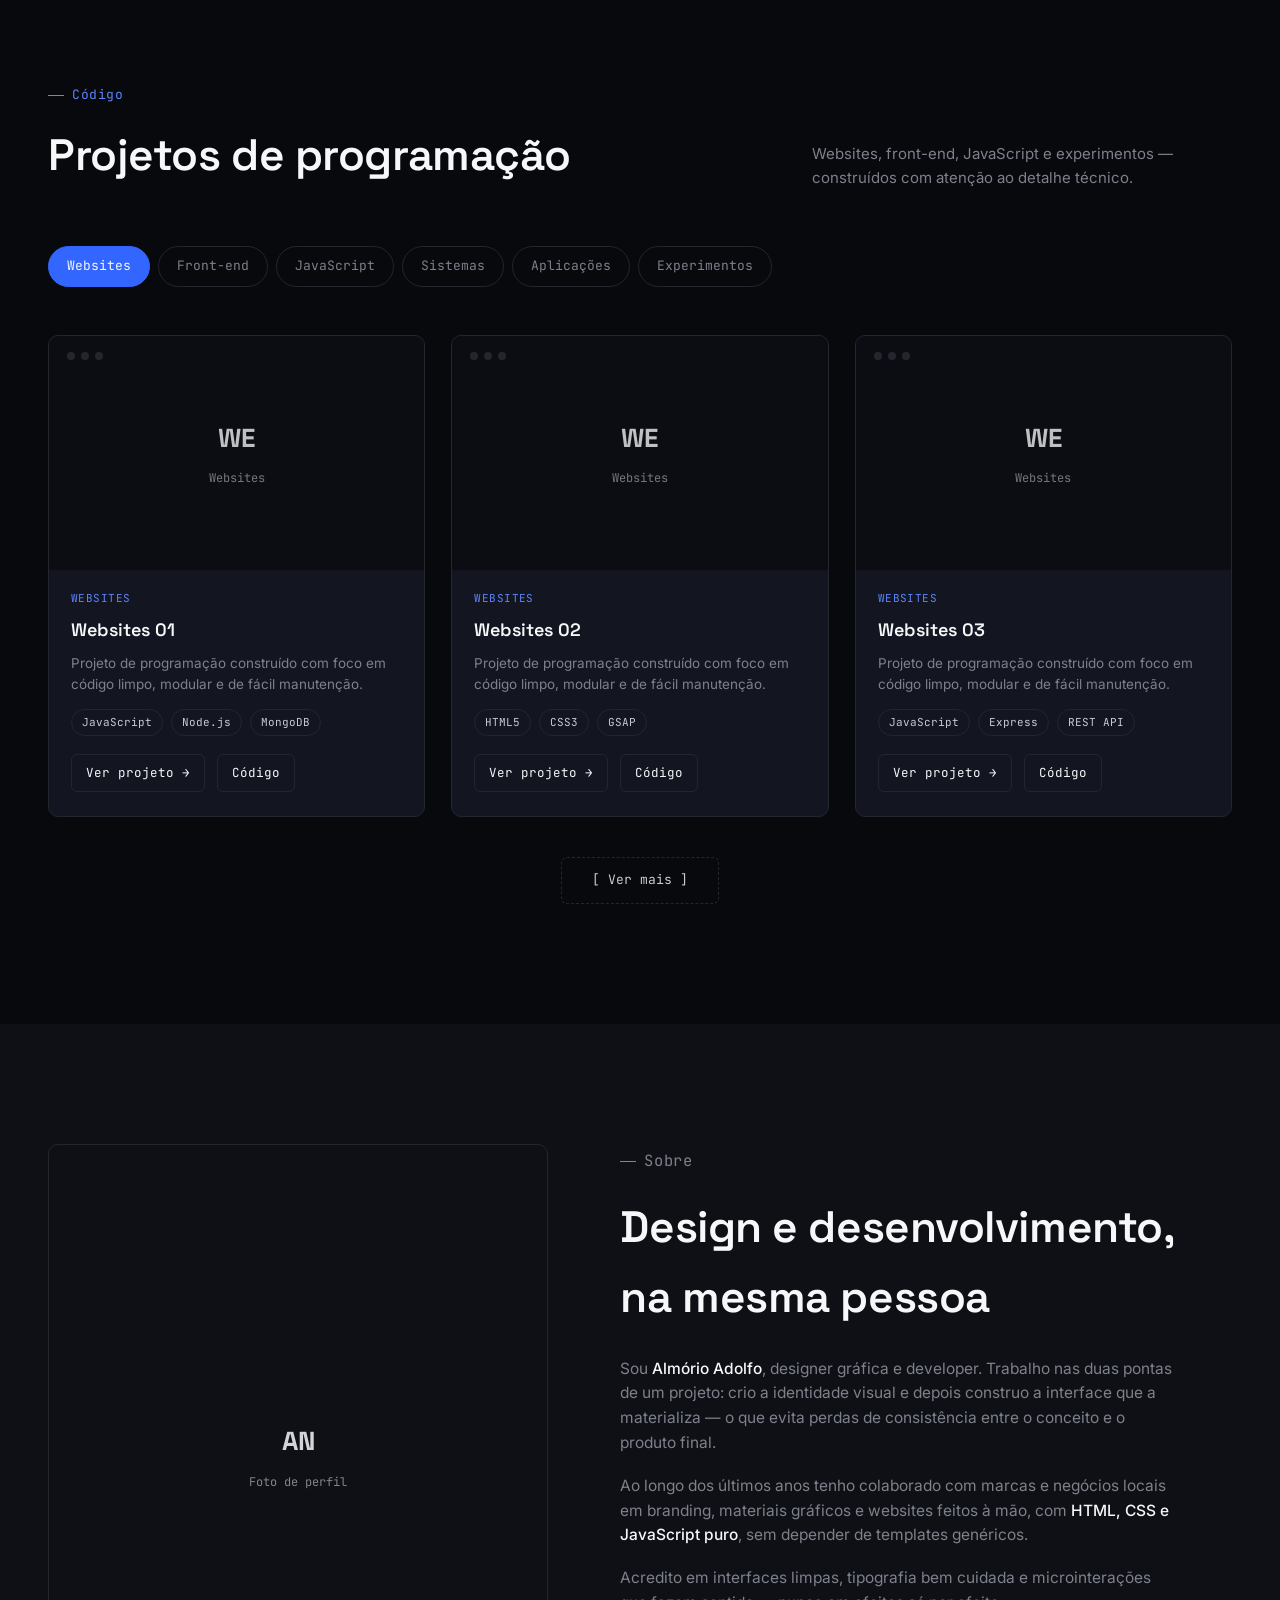
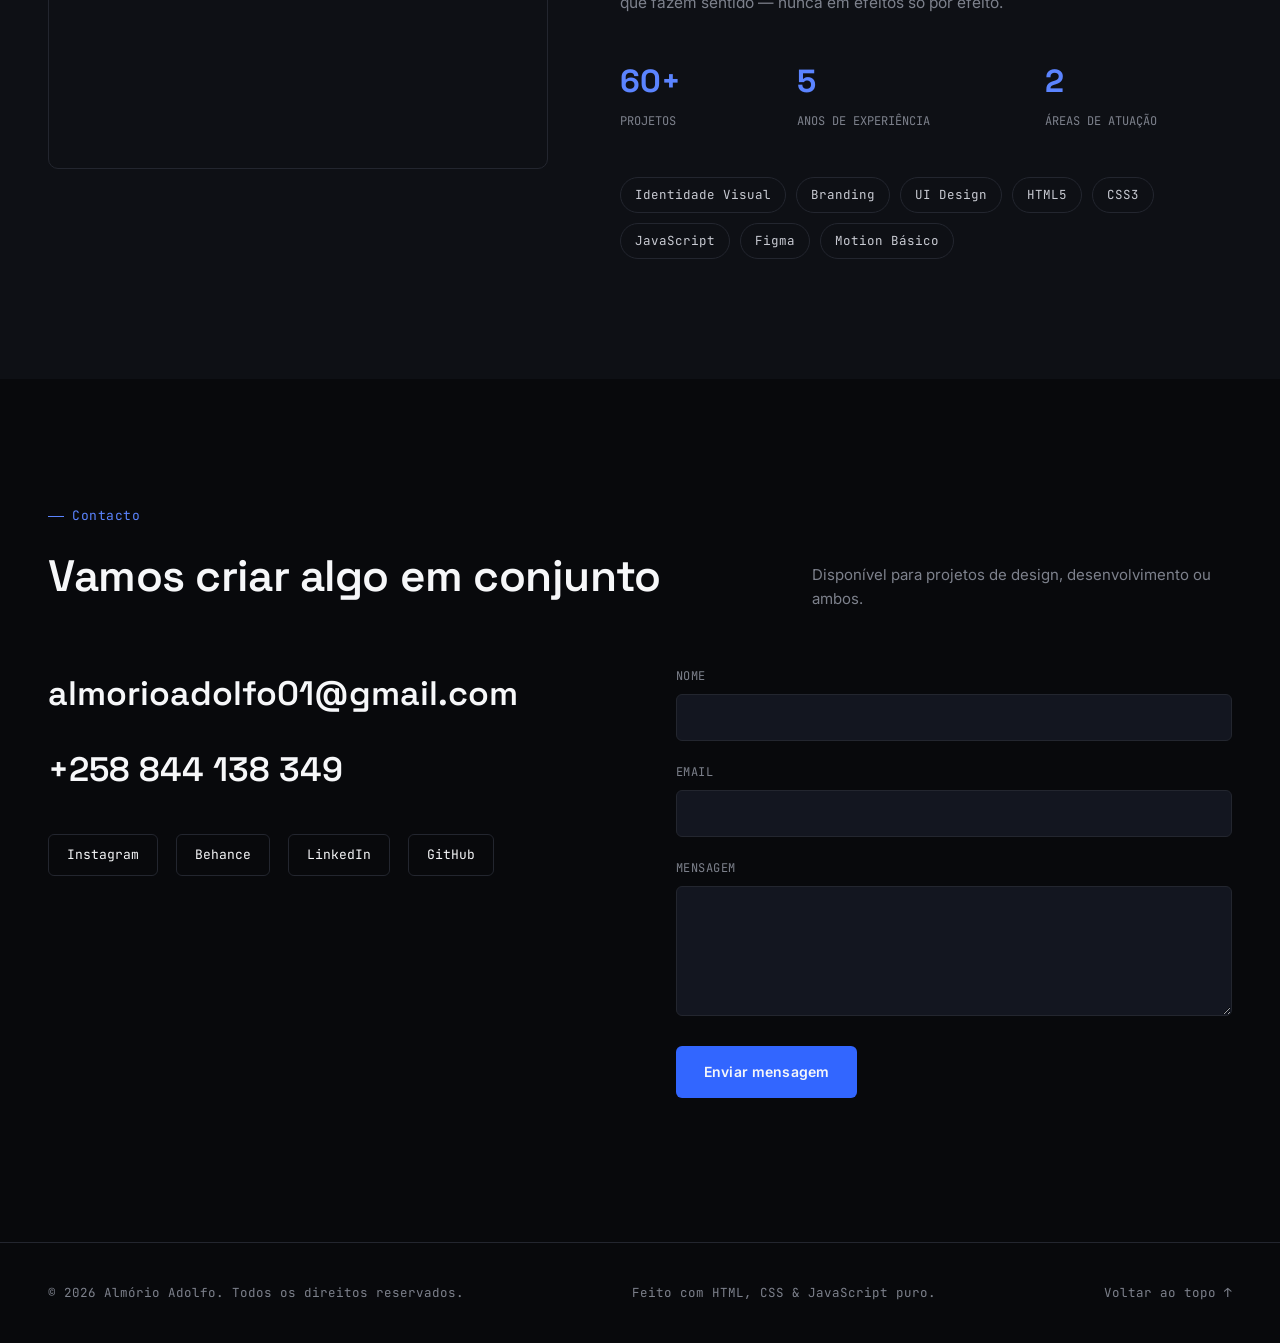
==== commit bdcc918b: "View" ====
--- a/index.html
+++ b/index.html
@@ -3,8 +3,8 @@
 <head>
 <meta charset="UTF-8">
 <meta name="viewport" content="width=device-width, initial-scale=1.0">
-<title>Almorio Adolfo — Graphic Designer &amp; Developer</title>
-<meta name="description" content="Portfólio de Ana Duarte, Graphic Designer e Developer. Design gráfico, branding e projetos de programação.">
+<title>Almório Adolfo — Graphic Designer &amp; Developer</title>
+<meta name="description" content="Portfólio de Almório Adolfo, Graphic Designer e Developer. Design gráfico, branding e projetos de programação.">
 
 <link rel="stylesheet" href="css/style.css">
 <link rel="stylesheet" href="css/animations.css">
@@ -39,10 +39,10 @@
   <!-- ============ HOME / HERO ============ -->
   <section id="home" class="hero">
     <div class="container hero-inner">
-      <p class="hero-eyebrow">// design + código</p>
+      <h1 class="hero-eyebrow">// Graphic Designer & Developer</h1>
       <h1 class="hero-name">Almório Adolfo<span class="hero-cursor"></span></h1>
       <p class="hero-role">Graphic Designer <span class="accent">&amp;</span> Developer</p>
-      <p class="hero-desc">Crio identidades visuais fortes e depois transformo-as em interfaces reais. Do briefing ao browser, sem perder consistência entre design e código.</p>
+      <p class="hero-desc">Transformo ideias em identidades visuais, experiências digitais e soluções web com uma abordagem que combina direção criativa e desenvolvimento.</p>
       <div class="hero-actions">
         <a href="#projetos" class="btn btn-primary">Ver projetos</a>
         <a href="#contacto" class="btn btn-ghost">Contactar-me</a>
@@ -147,7 +147,7 @@
       <div class="contact-grid">
         <div class="contact-info">
           <a href="mailto:almorioadolfo01@gmail.com" class="big-link">almorioadolfo01@gmail.com</a>
-          <a href="tel:+258 844 383 49" class="big-link">+258 844 383 49</a>
+          <a href="tel:+258 844 138 349" class="big-link">+258 844 138 349</a>
 
           <div class="social-row">
             <a href="#" target="_blank" rel="noopener">Instagram</a>
@@ -182,7 +182,7 @@
 <!-- ============ FOOTER ============ -->
 <footer class="site-footer">
   <div class="container footer-row">
-    <span>© <span id="year"></span> Ana Duarte. Todos os direitos reservados.</span>
+    <span>© <span id="year"></span> Almório Adolfo. Todos os direitos reservados.</span>
     <span>Feito com HTML, CSS &amp; JavaScript puro.</span>
     <a href="#home">Voltar ao topo ↑</a>
   </div>
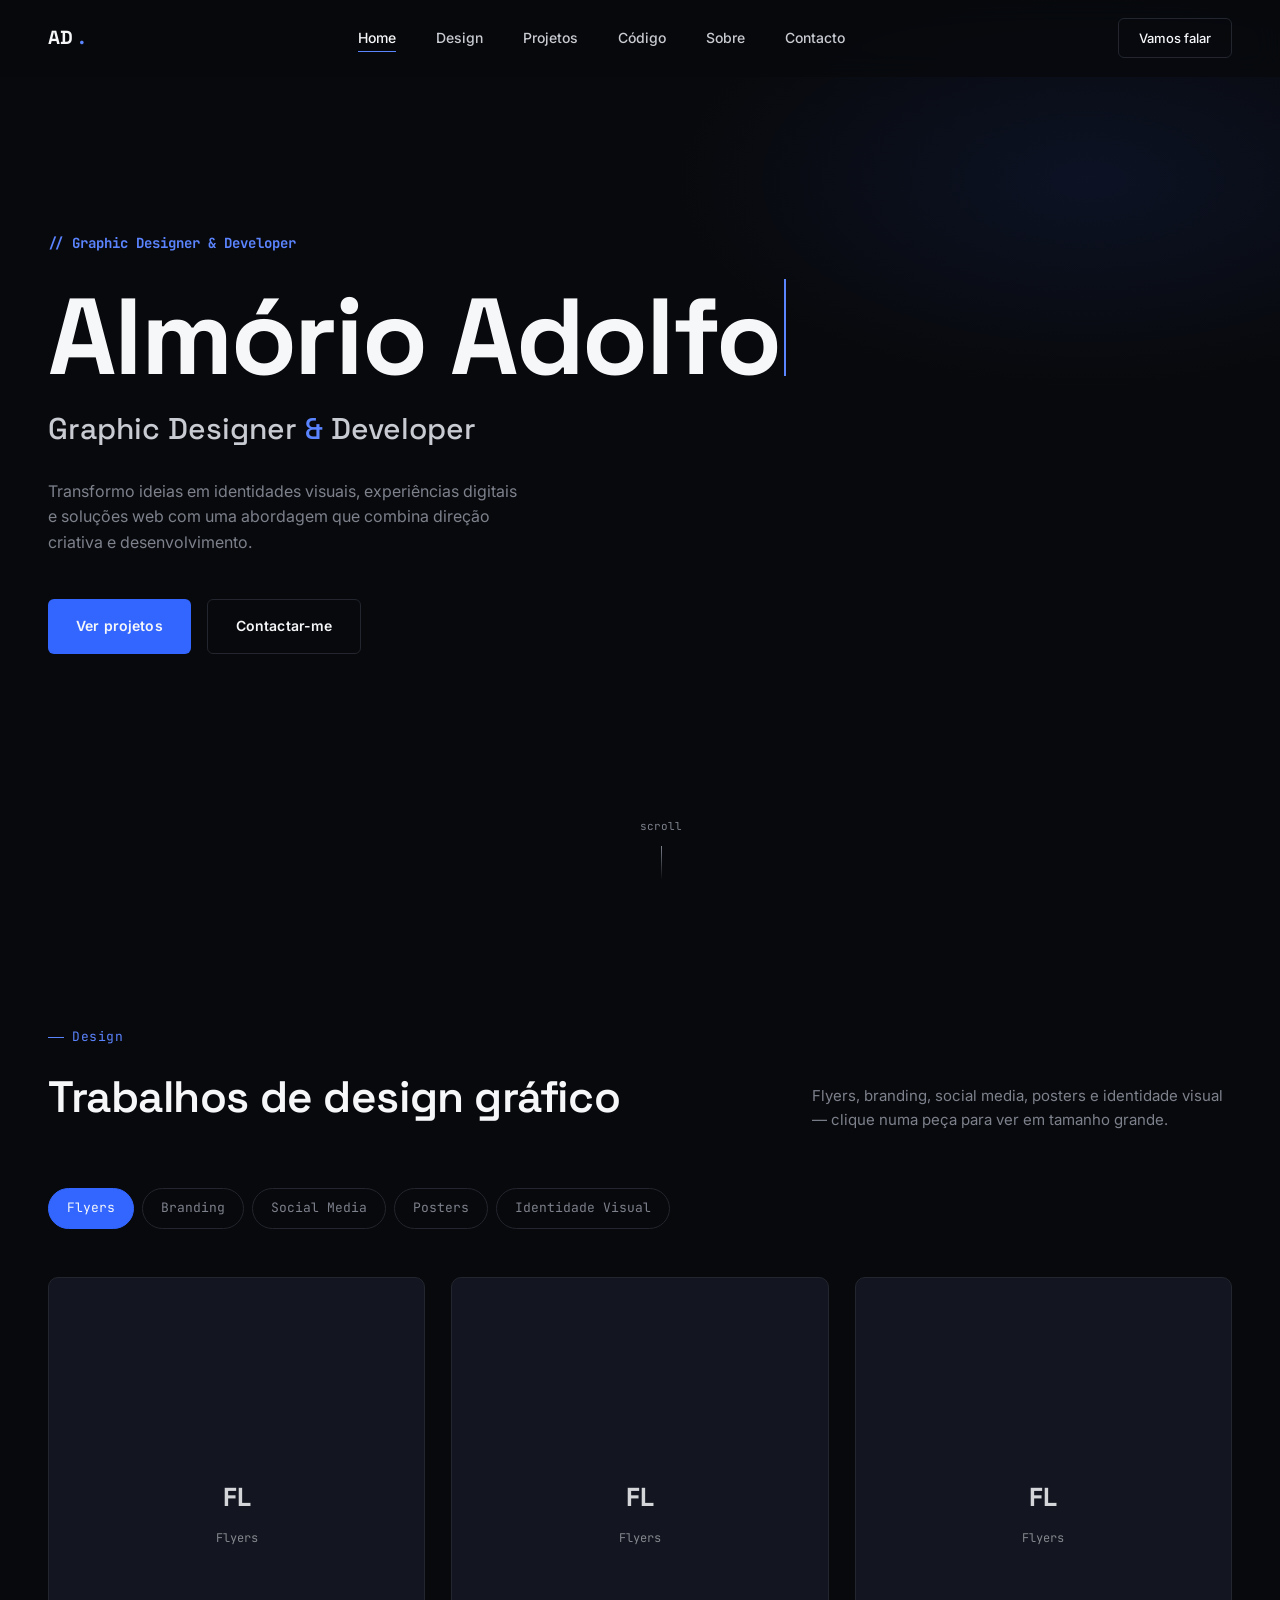
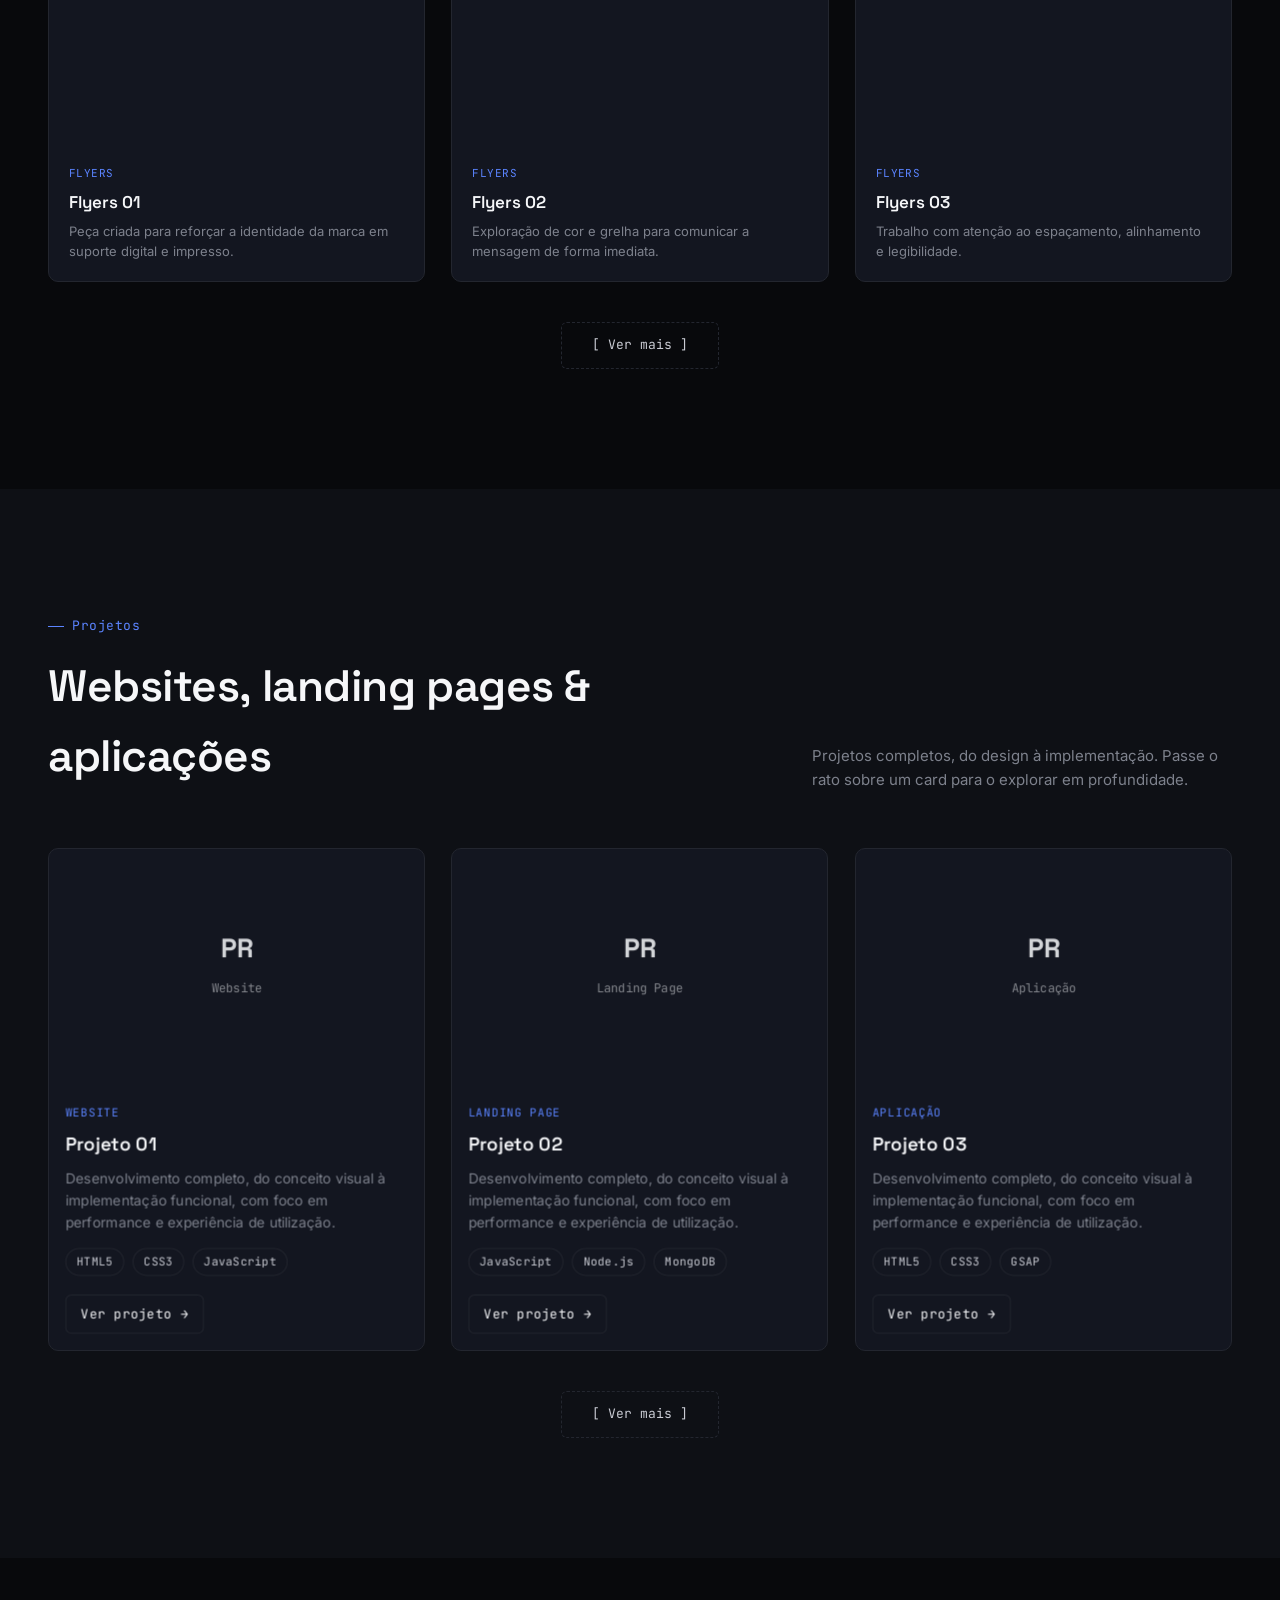
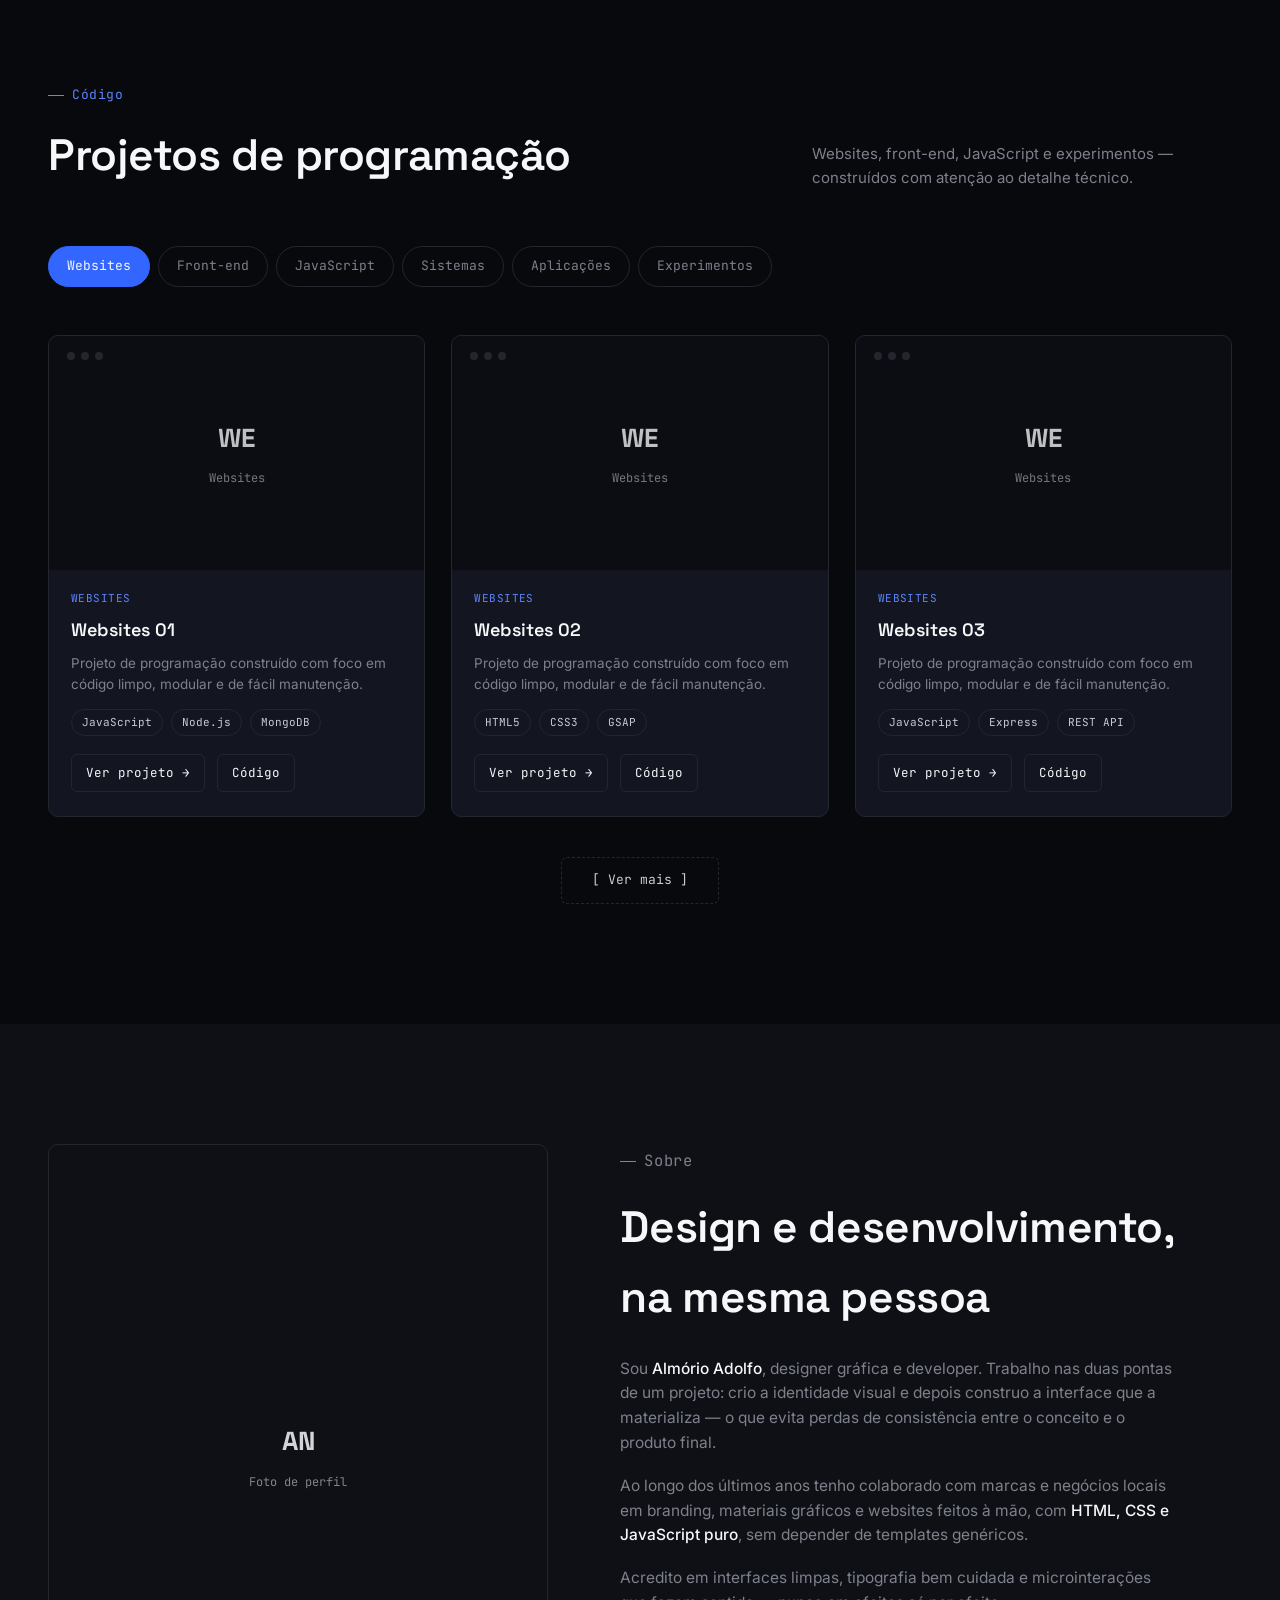
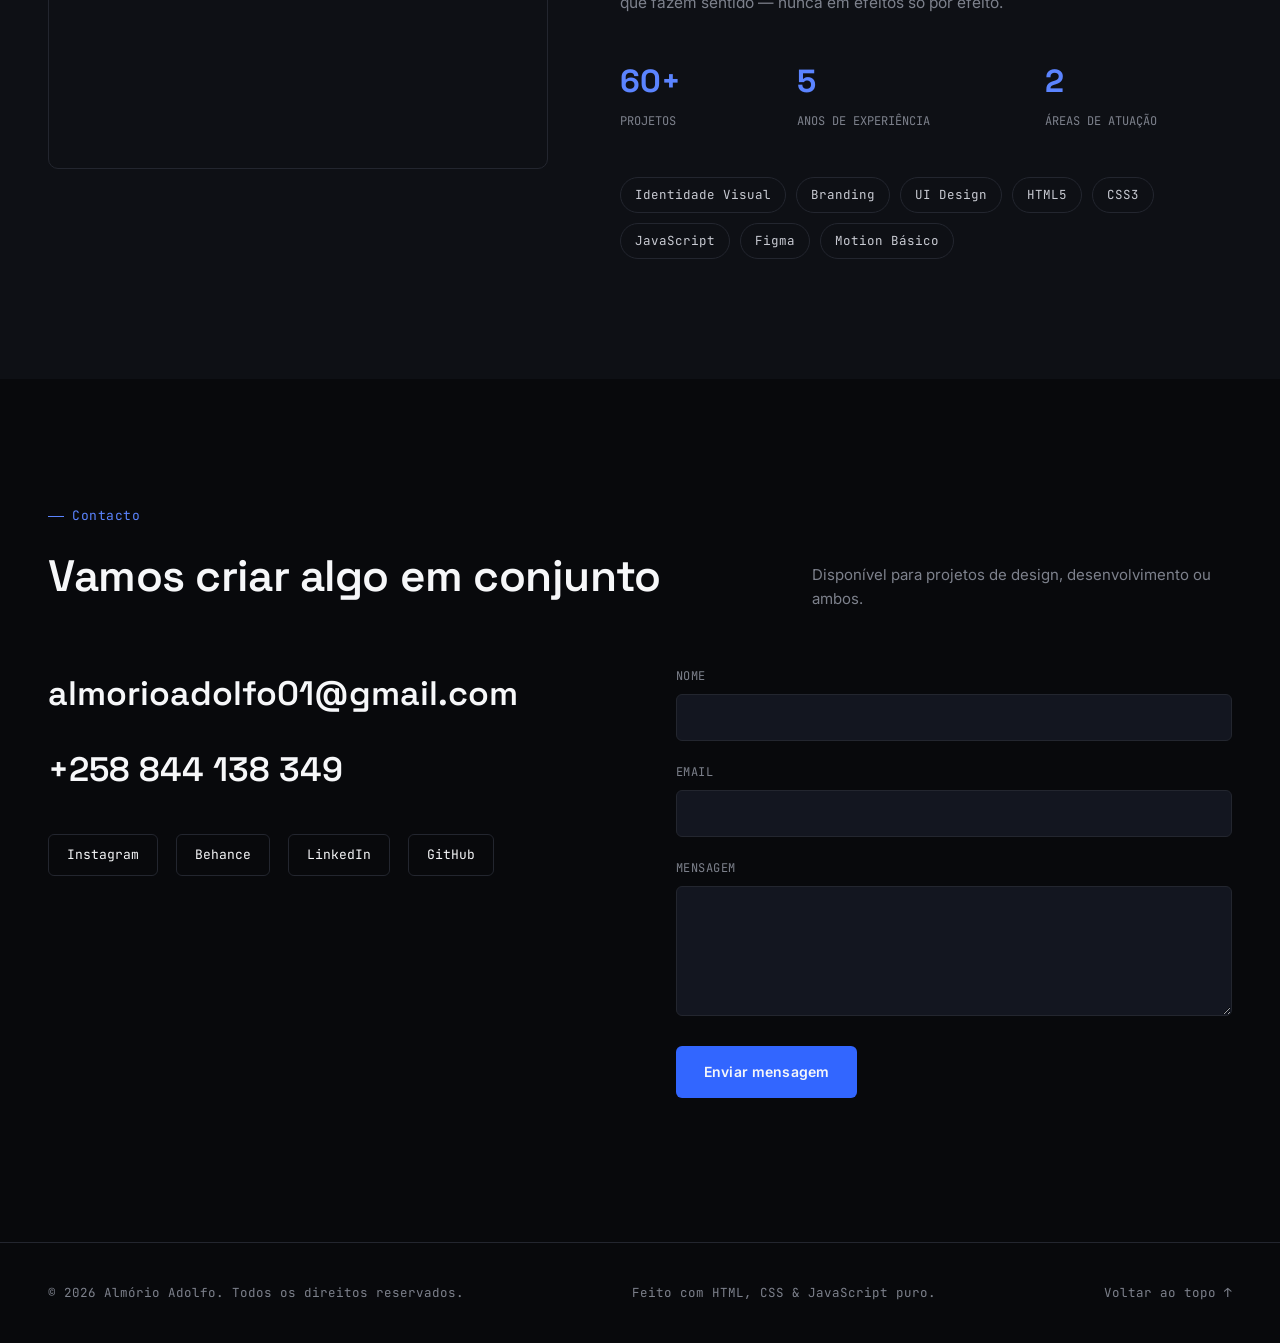
==== commit 598a83b2: "Update" ====
--- a/index.html
+++ b/index.html
@@ -4,13 +4,24 @@
 <meta charset="UTF-8">
 <meta name="viewport" content="width=device-width, initial-scale=1.0">
 <title>Almório Adolfo — Graphic Designer &amp; Developer</title>
+
 <meta name="description" content="Portfólio de Almório Adolfo, Graphic Designer e Developer. Design gráfico, branding e projetos de programação.">
-
+<script>document.documentElement.classList.toggle('nav-mobile', window.matchMedia('(max-width: 860px)').matches);</script>
 <link rel="stylesheet" href="css/style.css">
 <link rel="stylesheet" href="css/animations.css">
 <link rel="stylesheet" href="css/responsive.css">
 </head>
 <body>
+  <body>
+
+<div class="preloader" id="preloader">
+  <div class="preloader-inner">
+    <span class="preloader-logo">AD<span class="dot">.</span></span>
+    <div class="preloader-bar"><span class="preloader-bar-fill" id="preloader-fill"></span></div>
+    <span class="preloader-count" id="preloader-count">0%</span>
+  </div>
+</div>
+
 
 <!-- ============ HEADER / NAV ============ -->
 <header class="site-header">
--- a/css/style.css
+++ b/css/style.css
@@ -226,10 +226,12 @@
 
 .hero {
   min-height: 100vh;
+  min-height: 100svh; /* usa a altura real visível em mobile, sem a barra de endereço */
   display: flex;
   align-items: center;
   position: relative;
   padding-top: 76px;
+  padding-bottom: 90px; /* dá espaço para o indicador de scroll não sobrepor os botões */
   background:
     radial-gradient(600px 300px at 85% 20%, rgba(50, 102, 255, .10), transparent 70%);
 }
@@ -320,7 +322,7 @@
 
 .hero-scroll {
   position: absolute;
-  bottom: 40px;
+  bottom: 20px;
   left: 50%;
   transform: translateX(-50%);
   font-family: var(--f-mono);
--- a/css/responsive.css
+++ b/css/responsive.css
@@ -7,6 +7,7 @@
 @media (max-width: 1280px) {
   :root { --gutter: 28px; }
 }
+
 
 /* --- Tablet --- */
 @media (max-width: 1024px) {
@@ -18,14 +19,18 @@
   .about-portrait { max-width: 380px; }
 
   .contact-grid { grid-template-columns: 1fr; gap: 56px; }
+}
 
-  .nav-links { display: none; }
+/* Nav / hamburger: um único breakpoint (860px) controla os dois lados,
+   sem !important, para não haver conflito nem "flicker". */
+@media (max-width: 860px) {
   .nav-cta { display: none; }
   .hamburger { display: flex; }
 }
 
 @media (min-width: 861px) {
-  .nav-links { display: flex !important; transform: none !important; position: static; background: none; }
+  .nav-links { display: flex; transform: none; position: static; background: none; }
+  .hamburger { display: none; }
 }
 
 /* --- Mobile --- */
@@ -64,3 +69,94 @@
   .project-card:hover,
   .code-card:hover { transform: none; }
 }
+.preloader {
+  position: fixed;
+  inset: 0;
+  z-index: 9999;
+  background: var(--c-black);
+  display: flex;
+  align-items: center;
+  justify-content: center;
+  transition: opacity .6s var(--ease), visibility .6s var(--ease);
+}
+
+.preloader.is-hidden {
+  opacity: 0;
+  visibility: hidden;
+  pointer-events: none;
+}
+
+.preloader-inner {
+  display: flex;
+  flex-direction: column;
+  align-items: center;
+  gap: 22px;
+}
+
+.preloader-logo {
+  font-family: var(--f-display);
+  font-weight: 700;
+  font-size: 30px;
+  letter-spacing: -.01em;
+  color: var(--c-white);
+  opacity: 0;
+  animation: rise .6s var(--ease) forwards .1s;
+}
+
+.preloader-logo .dot { color: var(--c-blue-bright); }
+
+.preloader-bar {
+  width: 220px;
+  height: 2px;
+  background: var(--c-gray-line);
+  border-radius: 2px;
+  overflow: hidden;
+  opacity: 0;
+  animation: rise .6s var(--ease) forwards .25s;
+}
+
+.preloader-bar-fill {
+  display: block;
+  height: 100%;
+  width: 0%;
+  background: var(--c-blue-bright);
+  transition: width .18s linear;
+}
+
+.preloader-count {
+  font-family: var(--f-mono);
+  font-size: 12px;
+  color: var(--c-gray);
+  opacity: 0;
+  animation: rise .6s var(--ease) forwards .35s;
+}
+
+@media (prefers-reduced-motion: reduce) {
+  .preloader { transition: none; }
+  .preloader-logo, .preloader-bar, .preloader-count { animation: none; opacity: 1; }
+}
+/* ===== FIX DEFINITIVO: fonte única de verdade (JS), sem @media a competir ===== */
+
+html.nav-mobile .hamburger { display: flex !important; }
+html.nav-mobile .nav-cta { display: none !important; }
+html.nav-mobile .nav-links {
+  display: flex !important;
+  position: fixed !important;
+  inset: 0 !important;
+  transform: translateX(100%) !important;
+  transition: transform .4s cubic-bezier(.22,.61,.36,1) !important;
+}
+html.nav-mobile .nav-links.is-open { transform: translateX(0) !important; }
+
+html:not(.nav-mobile) .hamburger { display: none !important; }
+html:not(.nav-mobile) .nav-cta { display: inline-flex !important; }
+html:not(.nav-mobile) .nav-links {
+  display: flex !important;
+  position: static !important;
+  transform: none !important;
+}
+
+/* Esconde o "scroll" em mobile para não sobrepor o botão Contactar-me */
+@media (max-width: 640px) {
+  .hero-scroll { display: none !important; }
+}
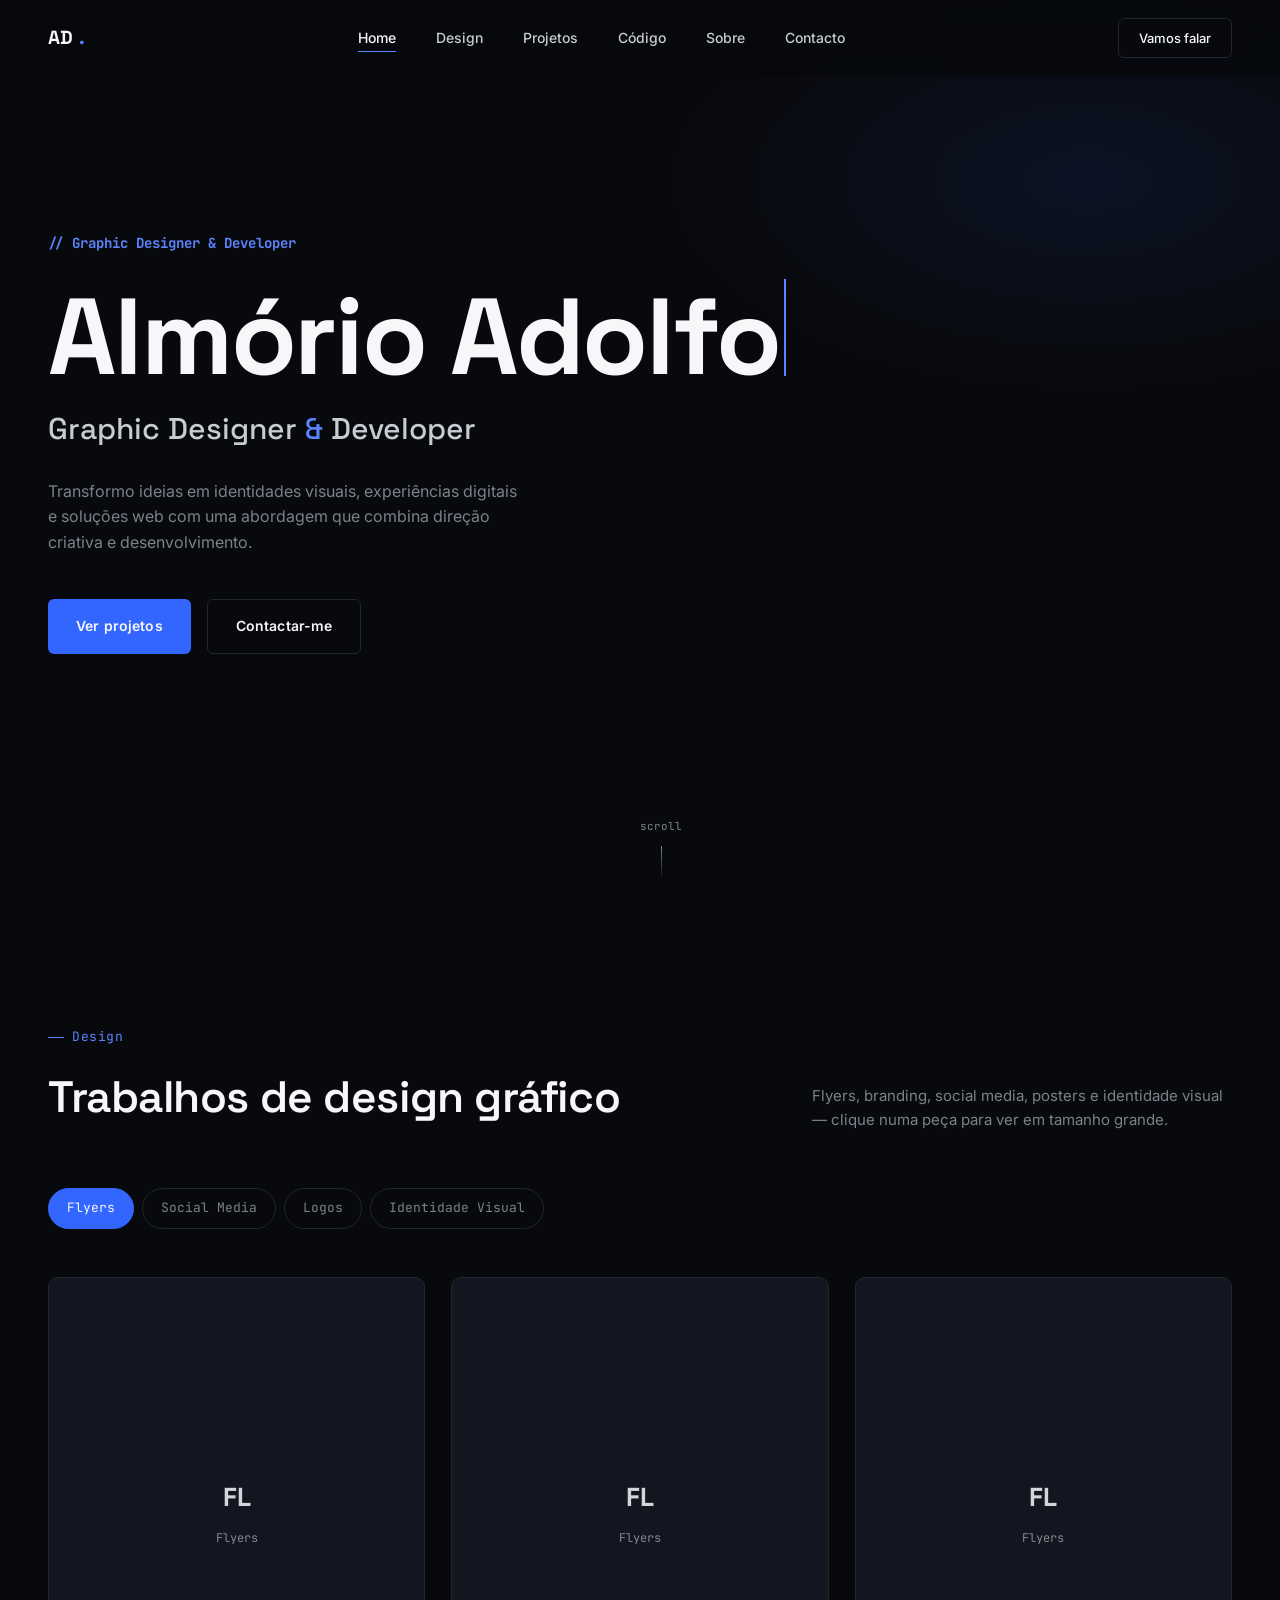
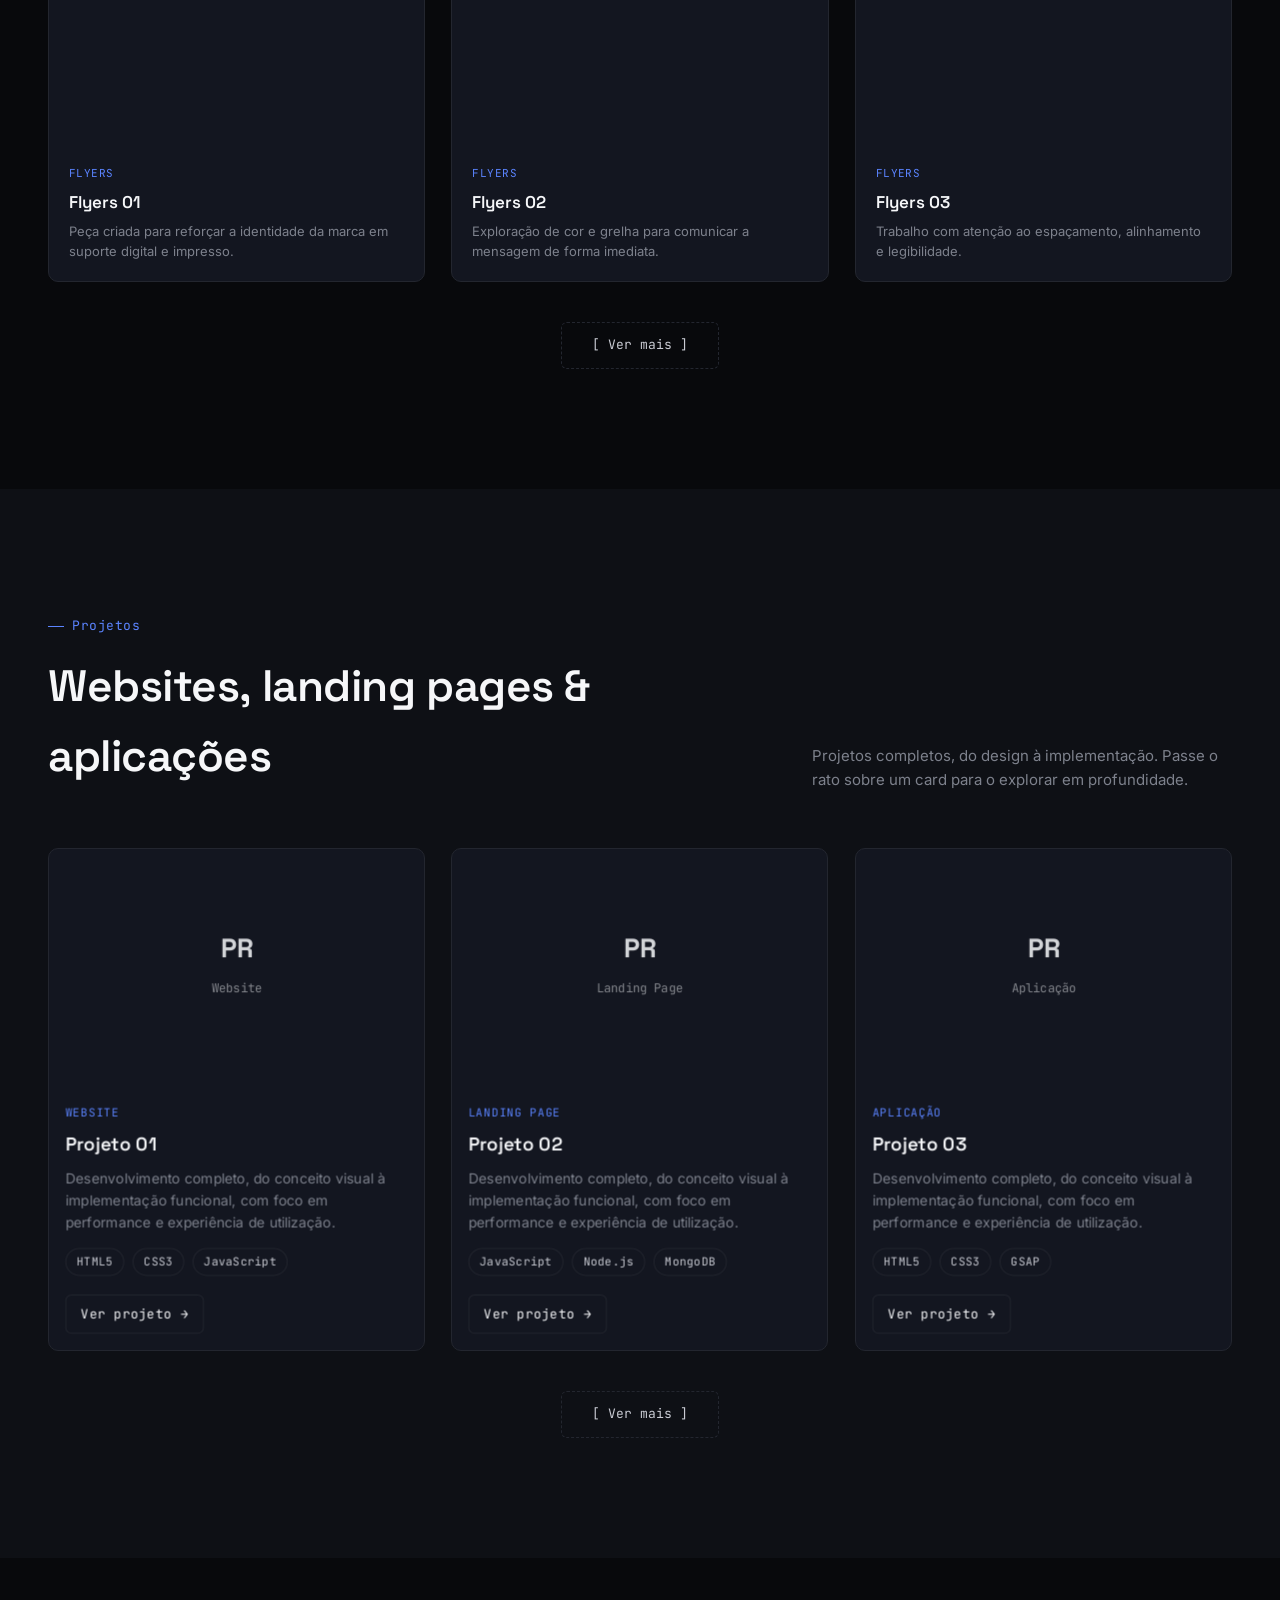
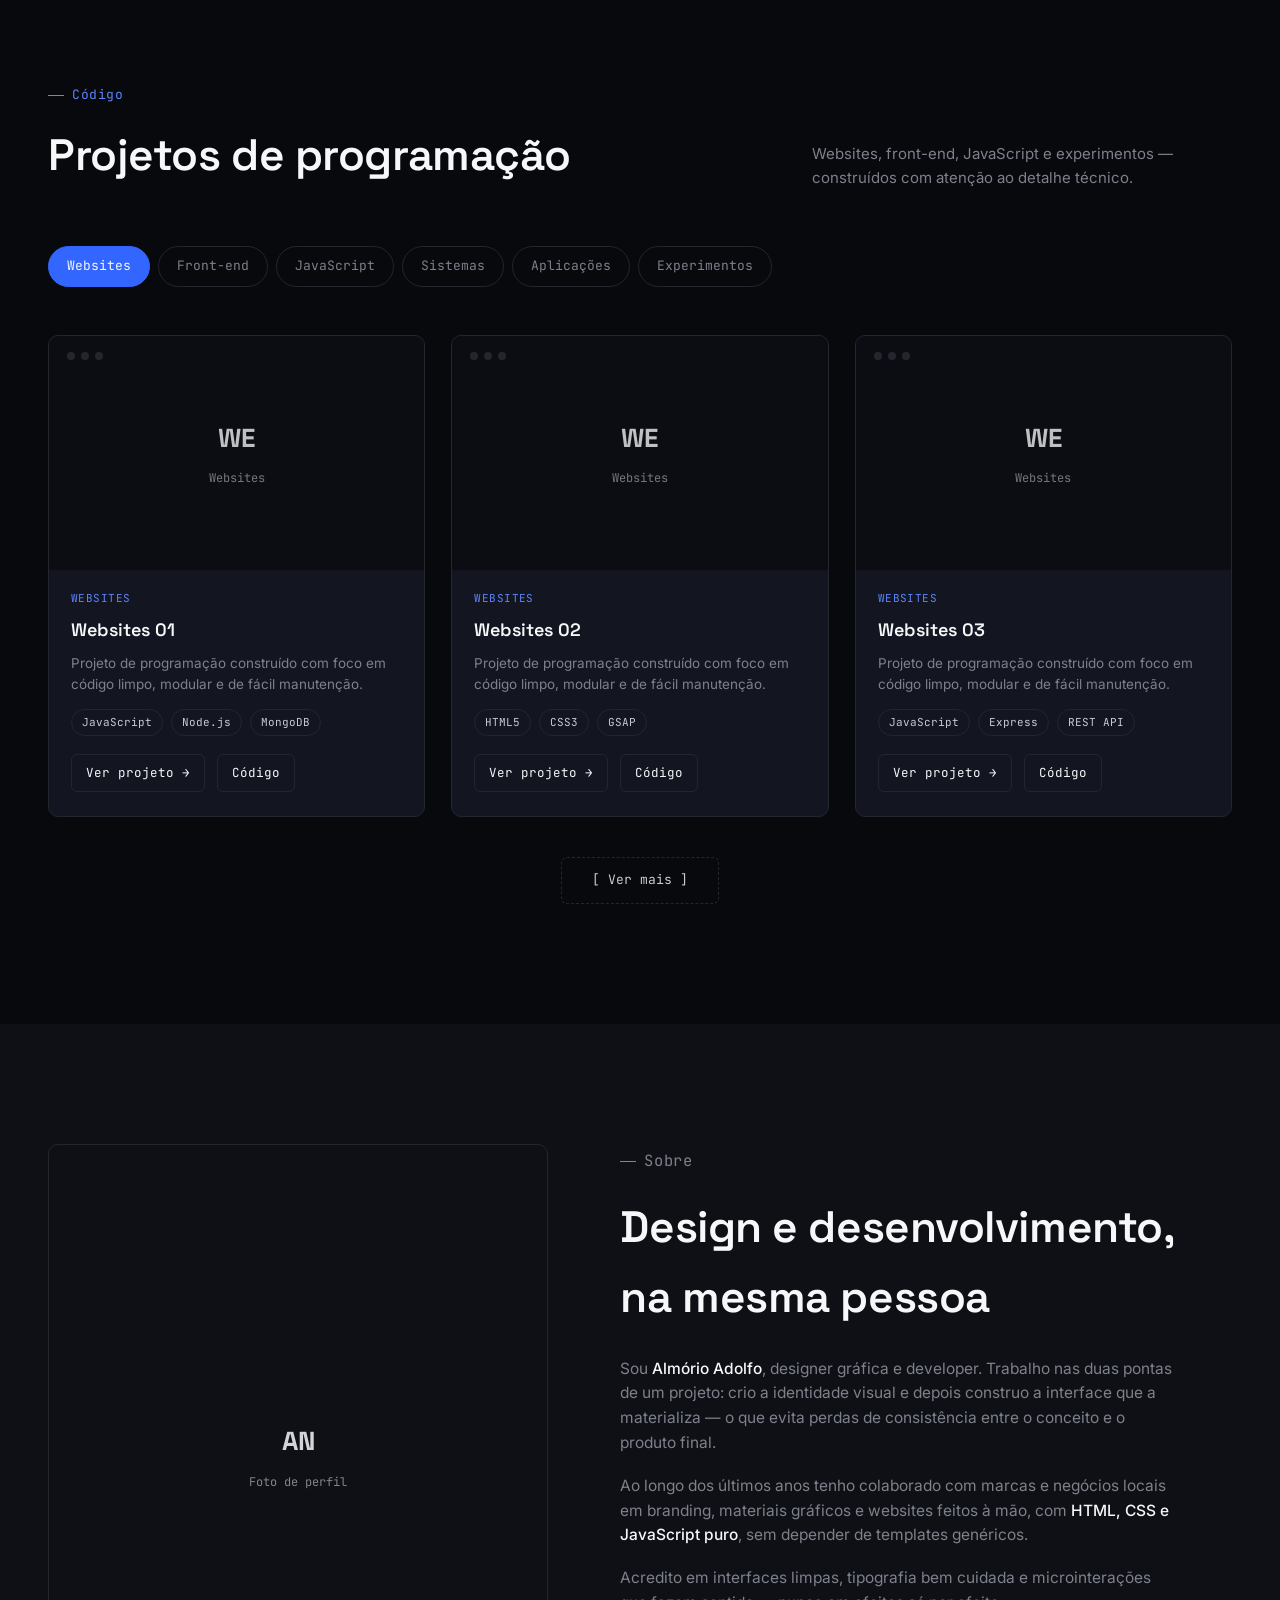
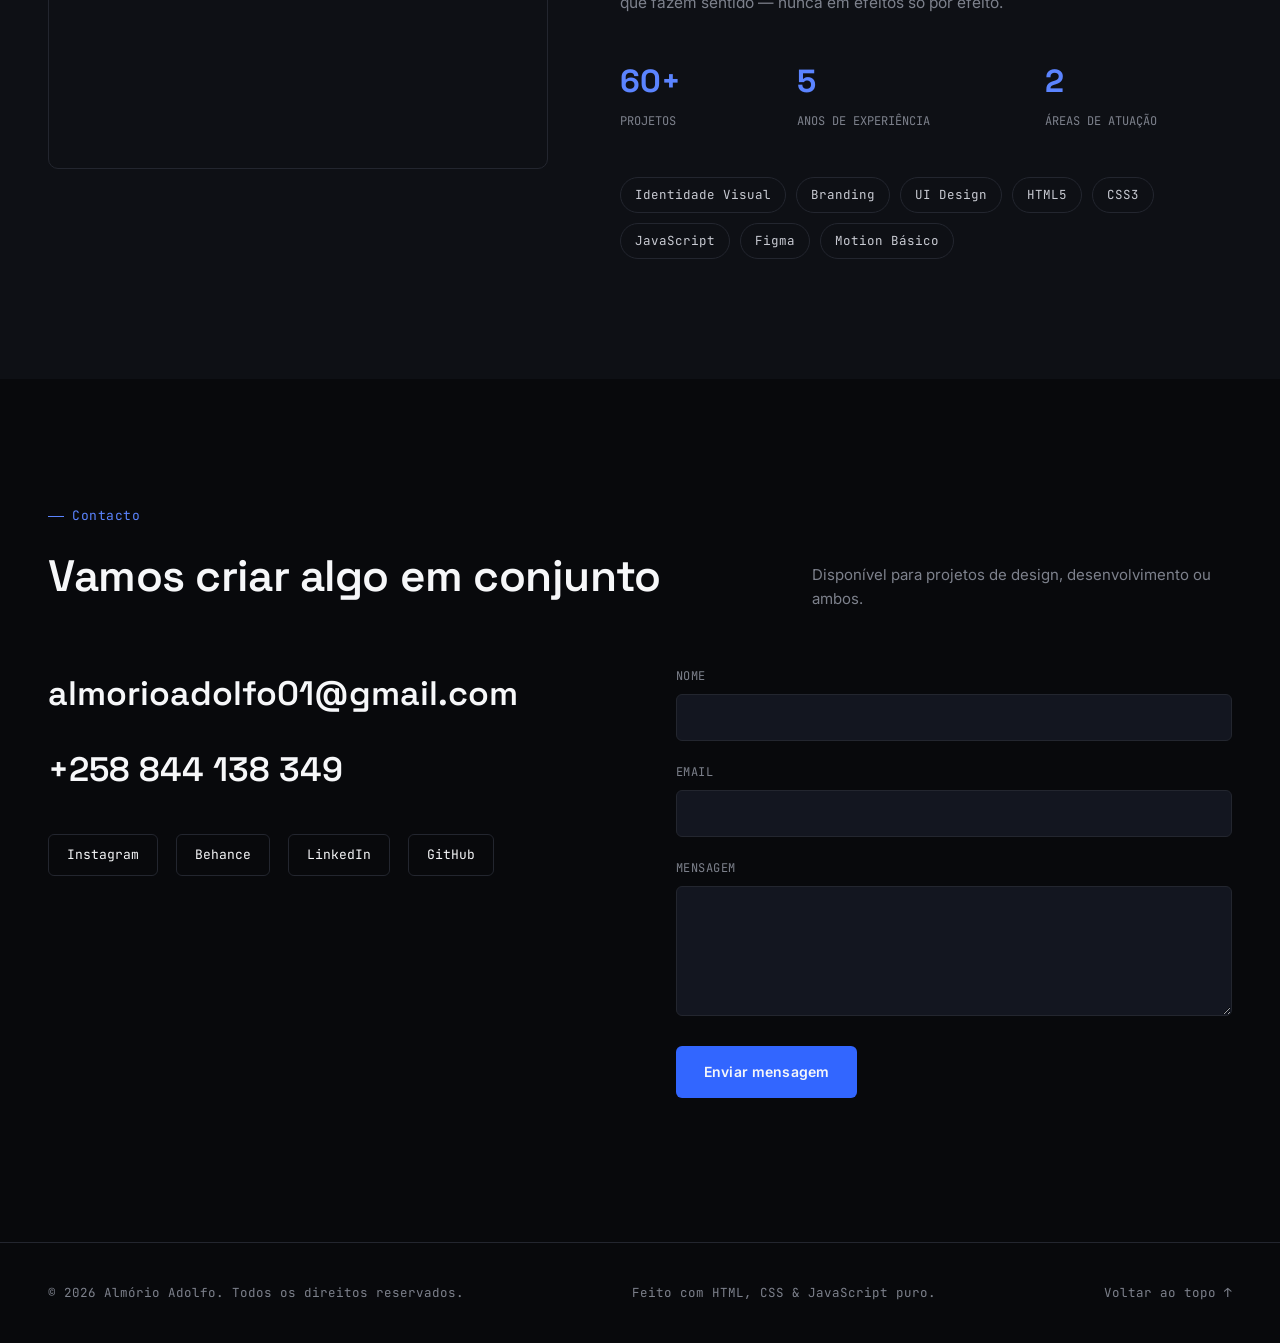
==== commit 187ef4e6: "Update" ====
--- a/index.html
+++ b/index.html
@@ -20,10 +20,12 @@
     <div class="preloader-bar"><span class="preloader-bar-fill" id="preloader-fill"></span></div>
     <span class="preloader-count" id="preloader-count">0%</span>
   </div>
-</div>
-
-
-<!-- ============ HEADER / NAV ============ -->
+</div> 
+
+
+
+<!-- ======</div>
+ER / NAV ============ -->
 <header class="site-header">
   <nav class="nav container">
     <a href="#home" class="logo">AD<span class="dot">.</span></a>
--- a/css/style.css
+++ b/css/style.css
@@ -53,6 +53,11 @@
   overflow-x: hidden;
 }
 
+html, body {
+  max-width: 100%;
+  overflow-x: hidden;
+}
+
 img { display: block; max-width: 100%; }
 a { color: inherit; text-decoration: none; }
 button { font: inherit; color: inherit; background: none; border: none; cursor: pointer; }
@@ -841,7 +846,8 @@
 
 .social-row {
   display: flex;
-  gap: 18px;
+  flex-wrap: wrap;
+  gap: 12px 18px;
   margin-top: 36px;
 }
 
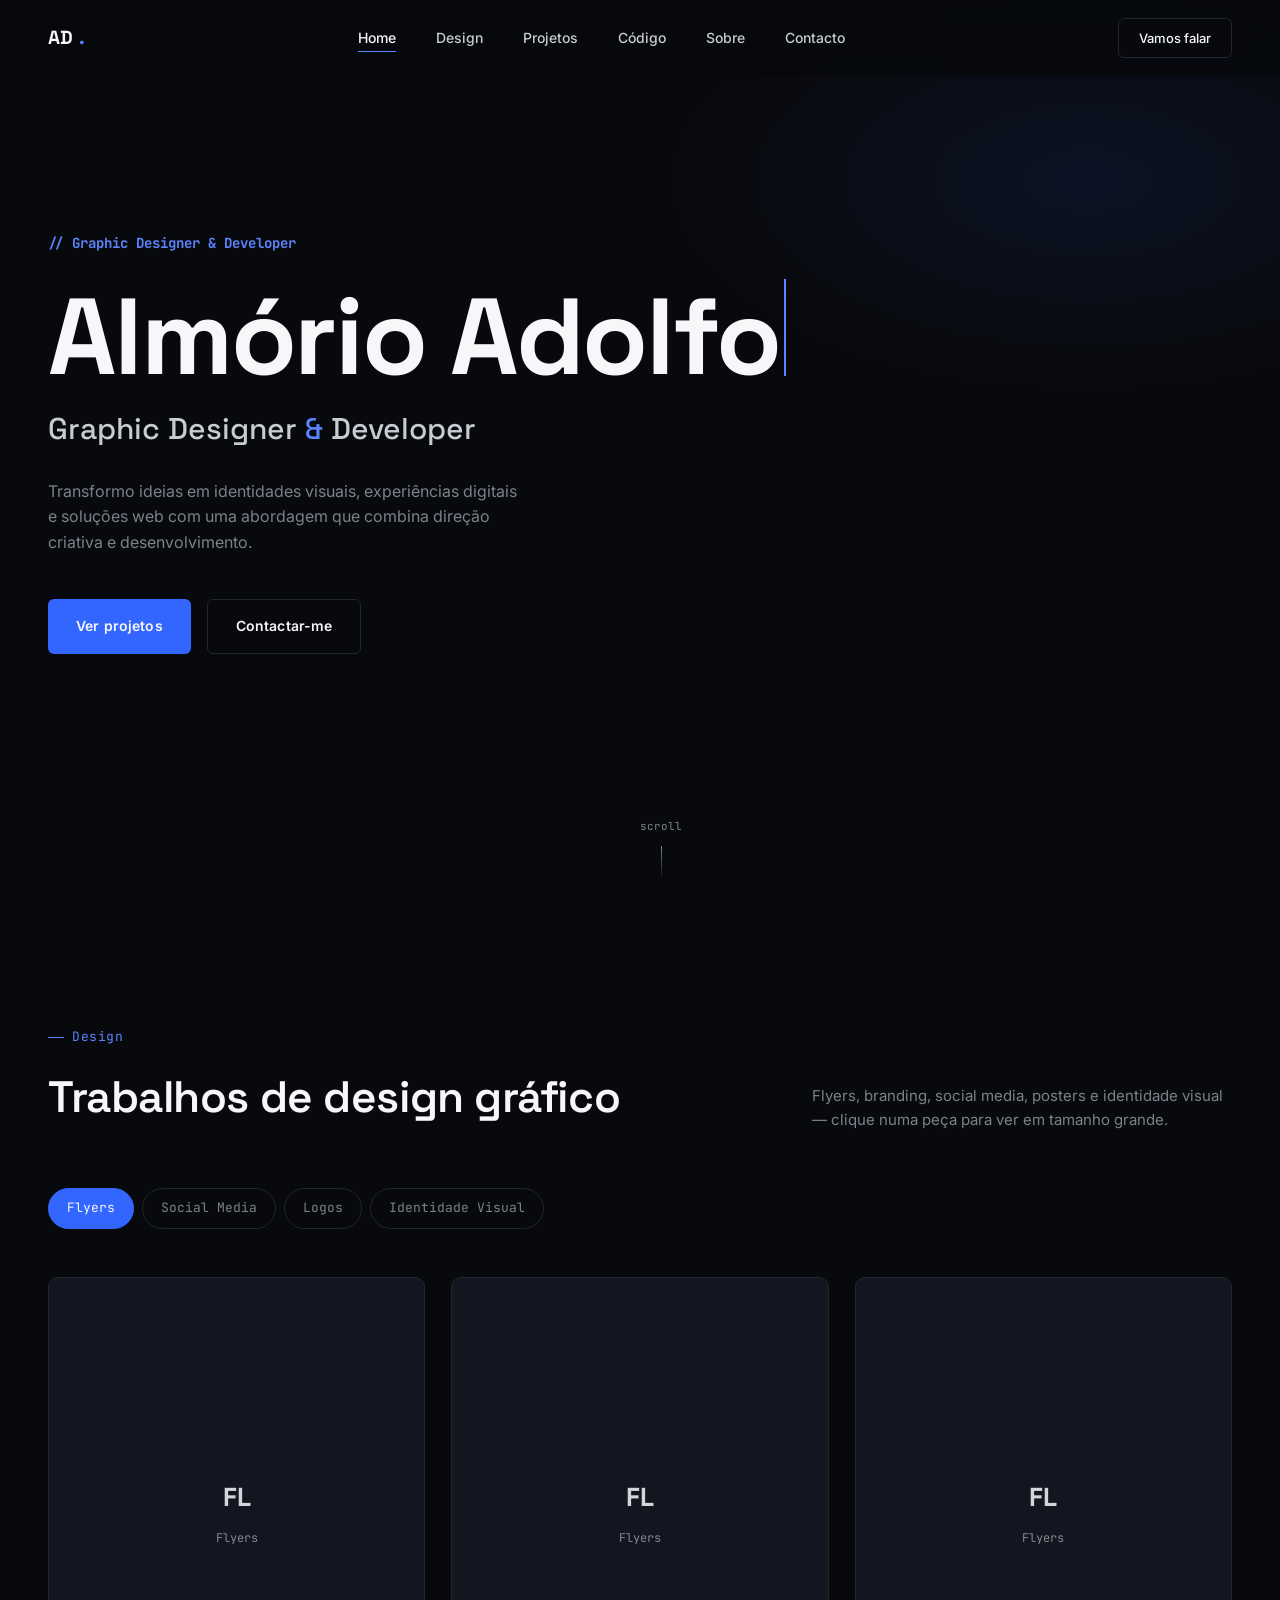
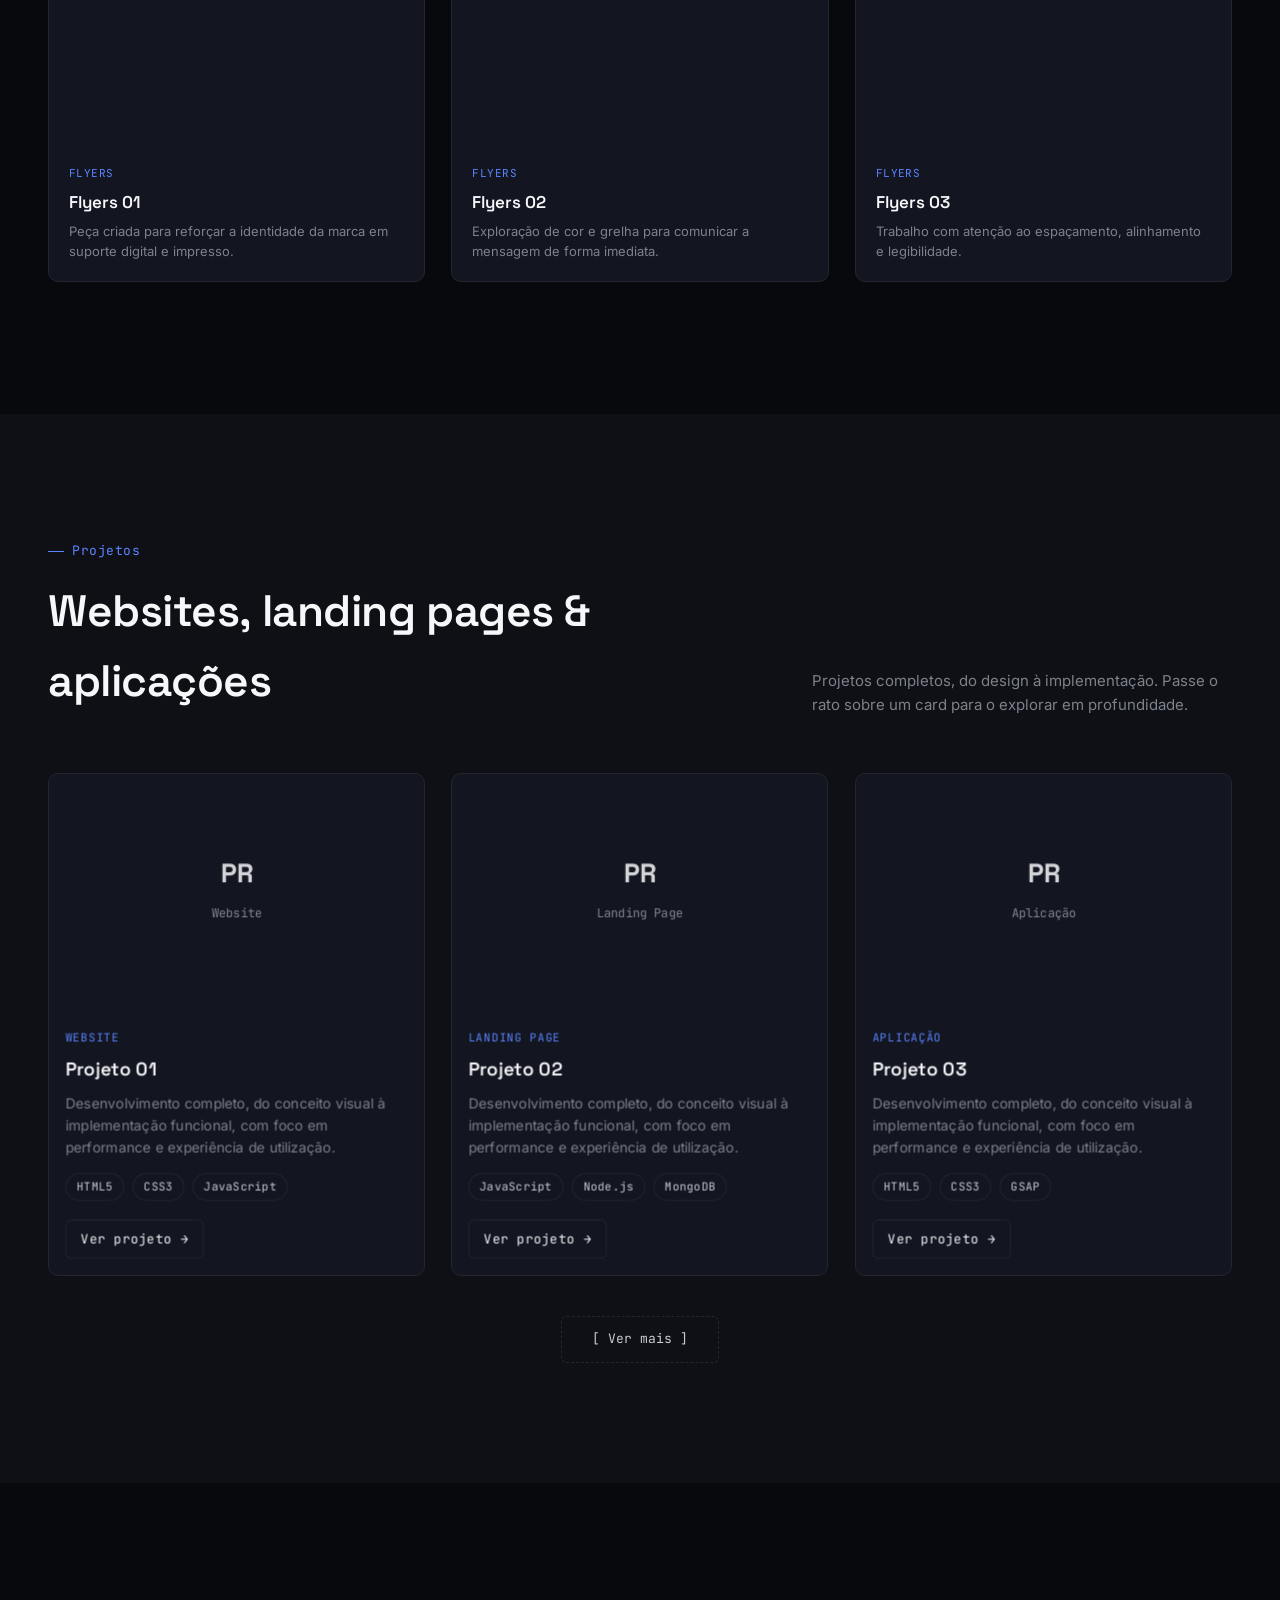
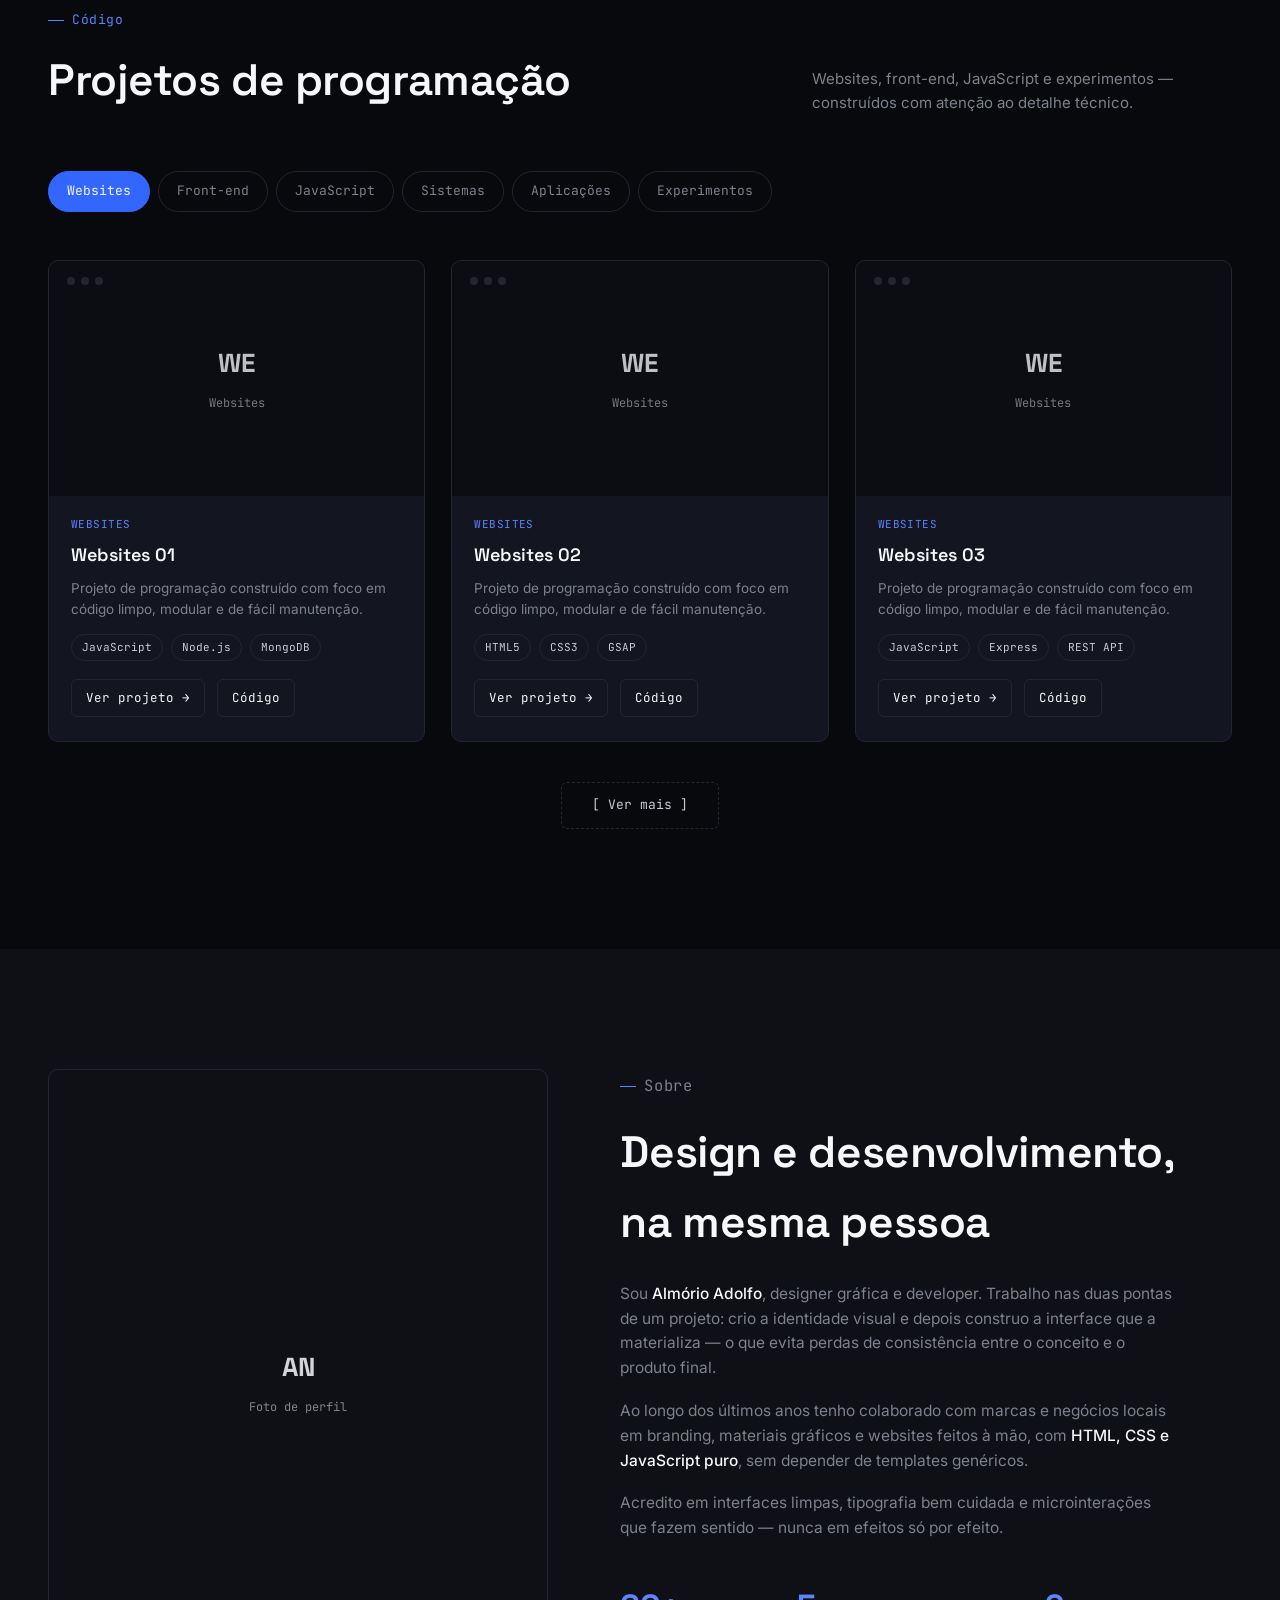
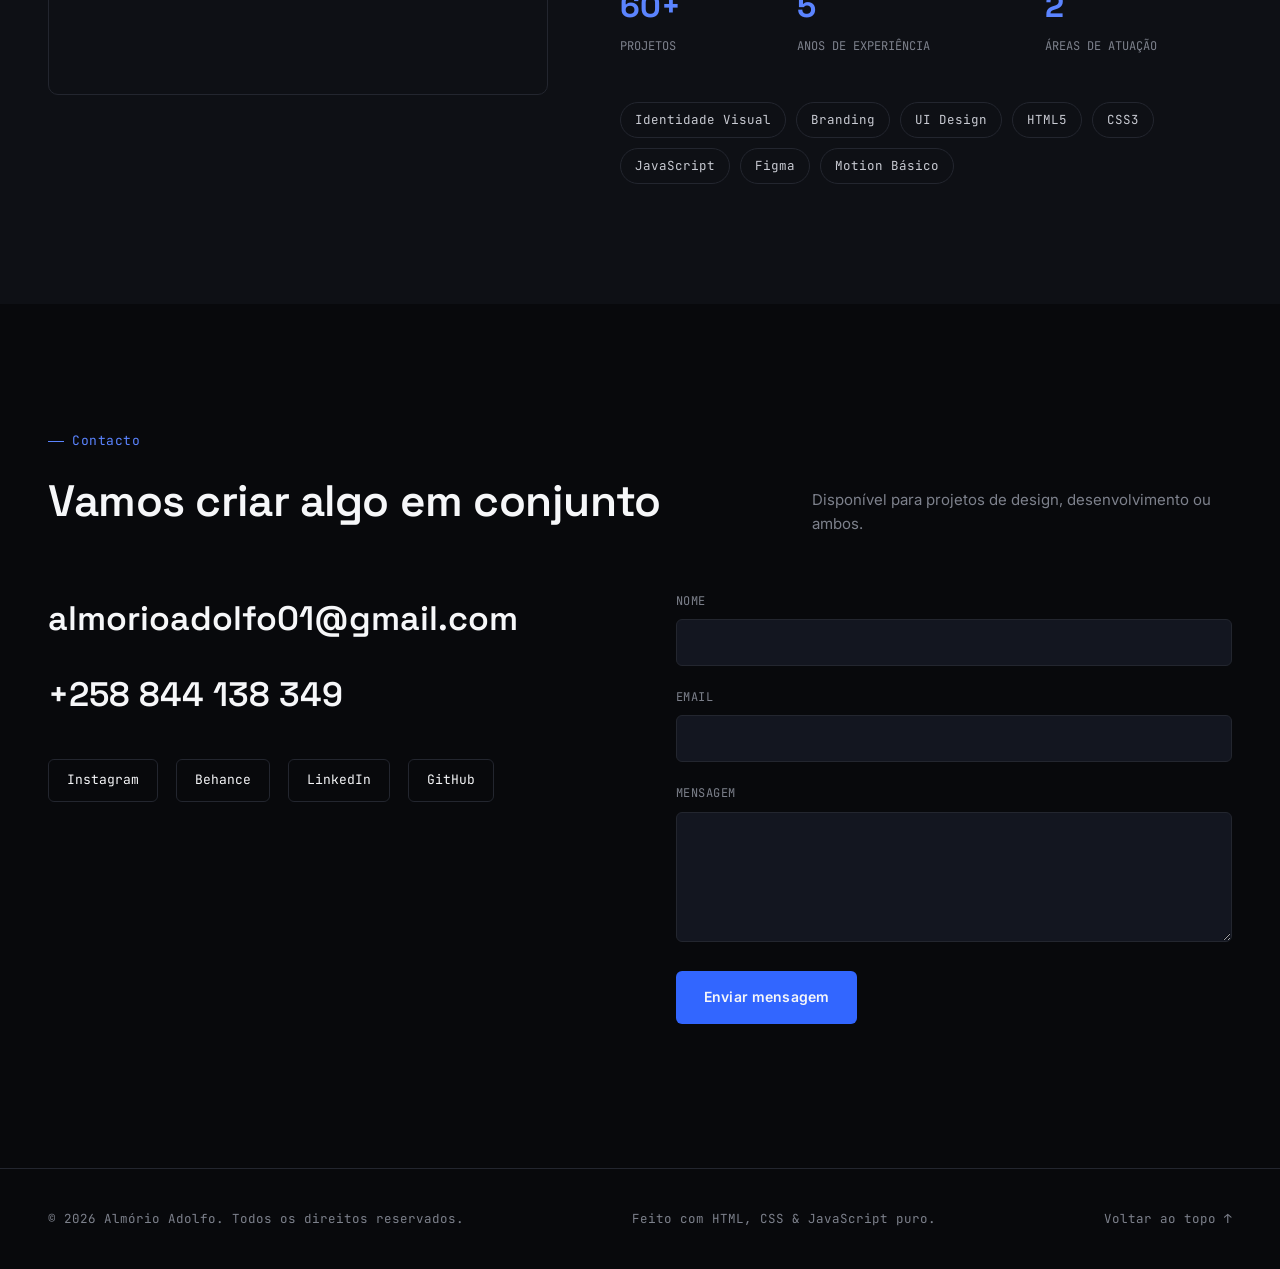
==== commit b07cca87: "Work" ====
--- a/index.html
+++ b/index.html
@@ -11,7 +11,7 @@
 <link rel="stylesheet" href="css/animations.css">
 <link rel="stylesheet" href="css/responsive.css">
 </head>
-<body>
+
   <body>
 
 <div class="preloader" id="preloader">
@@ -21,7 +21,6 @@
     <span class="preloader-count" id="preloader-count">0%</span>
   </div>
 </div> 
-
 
 
 <!-- ======</div>
--- a/css/style.css
+++ b/css/style.css
@@ -719,9 +719,49 @@
 .lightbox-caption {
   display: flex;
   justify-content: space-between;
-  align-items: baseline;
+  align-items: center;
   margin-top: 16px;
   gap: 20px;
+}
+
+.lightbox-caption-text {
+  display: flex;
+  flex-direction: column;
+  gap: 4px;
+}
+
+.lightbox-caption h3 {
+  font-family: var(--f-display);
+  font-weight: 600;
+  font-size: 18px;
+}
+
+.lightbox-caption span {
+  font-family: var(--f-mono);
+  font-size: 12px;
+  color: var(--c-blue-bright);
+}
+
+.lightbox-visit {
+  flex-shrink: 0;
+  display: inline-flex;
+  align-items: center;
+  gap: 8px;
+  padding: 11px 22px;
+  border-radius: var(--radius-sm);
+  background: var(--c-blue);
+  color: var(--c-white);
+  font-family: var(--f-mono);
+  font-size: 13px;
+  font-weight: 600;
+  letter-spacing: .01em;
+  white-space: nowrap;
+  transition: transform var(--dur-fast) var(--ease), background var(--dur-fast) var(--ease);
+}
+
+.lightbox-visit:hover {
+  background: var(--c-blue-bright);
+  transform: translateY(-2px);
 }
 
 .lightbox-caption h3 {
